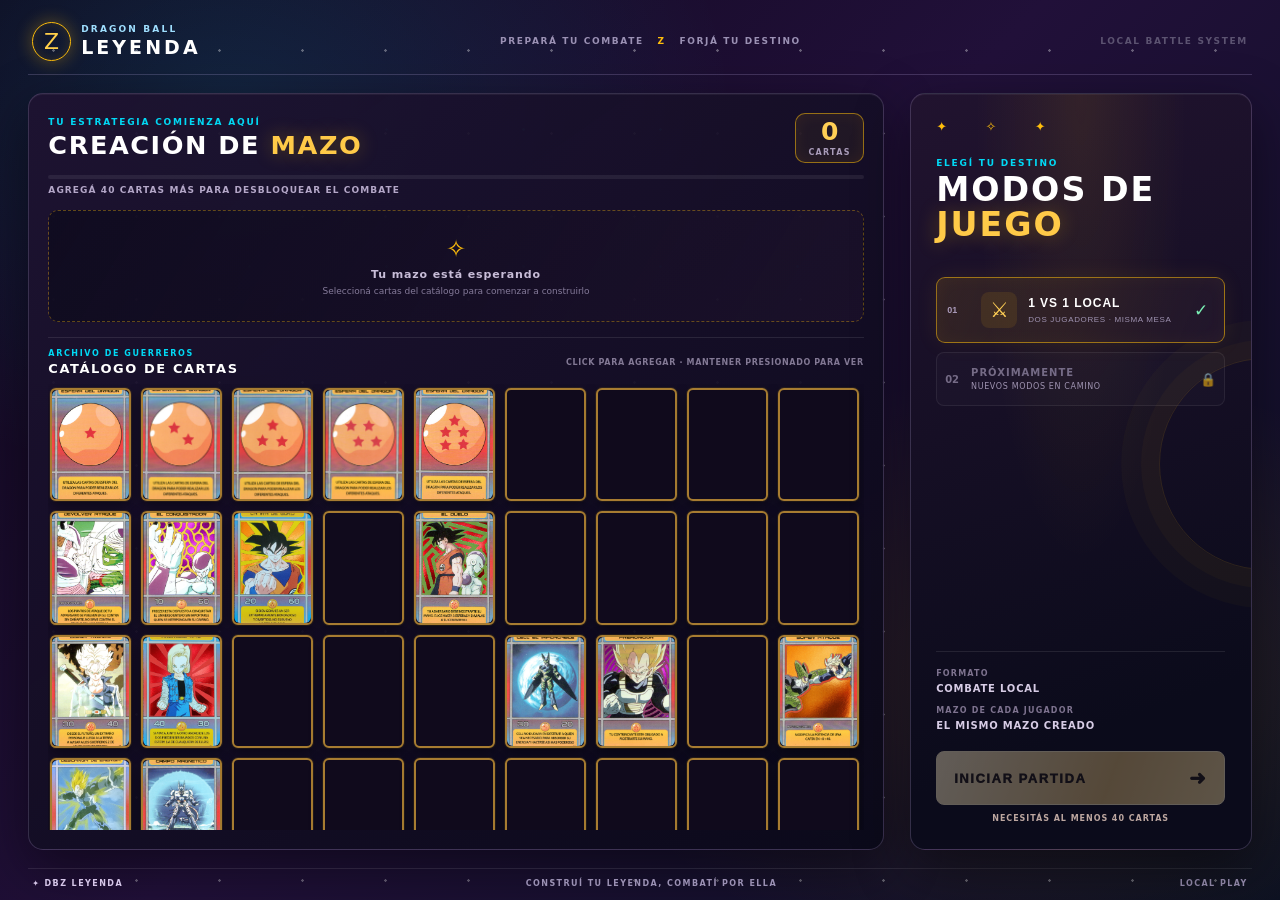
==== dbz_leyenda_sim/index.html @ a1e36365 "Add files via upload" ====
<!DOCTYPE html>
<html lang="es">
<head>
  <meta charset="UTF-8" />
  <meta name="viewport" content="width=device-width, initial-scale=1.0" />
  <title>DBZ Leyenda - Simulador</title>
  <link rel="stylesheet" href="./styles.css" />
</head>
<body>

  <!-- Menú principal y construcción de mazo -->
  <section id="pantalla-inicio" class="pantalla-inicio menu-principal">
    <header class="menu-topbar">
      <div class="marca-juego"><span class="marca-orbe">Z</span><div><small>DRAGON BALL</small><strong>LEYENDA</strong></div></div>
      <div class="menu-topbar-centro">PREPARÁ TU COMBATE <span>Z</span> FORJÁ TU DESTINO</div>
      <div class="menu-version">LOCAL BATTLE SYSTEM</div>
    </header>

    <div class="menu-principal-contenido">
      <section class="constructor-panel">
        <div class="panel-heading">
          <div><span class="sobrelinea">TU ESTRATEGIA COMIENZA AQUÍ</span><h1>CREACIÓN DE <em>MAZO</em></h1></div>
          <div class="contador-mazo"><strong id="contador-mazo">0</strong><span>CARTAS</span></div>
        </div>
        <div class="mazo-progreso"><div id="mazo-progreso-barra"></div></div>
        <div class="mazo-estado" id="mazo-estado">AGREGÁ 40 CARTAS PARA DESBLOQUEAR EL COMBATE</div>
        <div class="mazo-construccion" id="mazo-construccion">
          <div class="mazo-vacio" id="mazo-vacio"><span>✧</span><strong>Tu mazo está esperando</strong><small>Seleccioná cartas del catálogo para comenzar a construirlo</small></div>
          <div class="mazo-construccion-grid" id="mazo-construccion-grid"></div>
        </div>
        <div class="catalogo-heading"><div><span class="sobrelinea">ARCHIVO DE GUERREROS</span><h2>CATÁLOGO DE CARTAS</h2></div><span class="catalogo-ayuda">CLICK PARA AGREGAR · MANTENER PRESIONADO PARA VER</span></div>
        <div class="constructor-catalogo" id="constructor-catalogo"><div class="catalogo-cargando">CARGANDO ARCHIVO...</div></div>
      </section>

      <aside class="modos-panel">
        <div class="modos-decoracion">✦ &nbsp; ✧ &nbsp; ✦</div>
        <span class="sobrelinea">ELEGÍ TU DESTINO</span>
        <h2>MODOS DE<br/><em>JUEGO</em></h2>
        <p class="modos-intro"></p>
        <button type="button" class="modo-card modo-seleccionado" id="modo-local" aria-pressed="true">
          <span class="modo-numero">01</span><span class="modo-icono">⚔</span>
          <span class="modo-info"><strong>1 VS 1 LOCAL</strong><small>DOS JUGADORES · MISMA MESA</small></span>
          <span class="modo-check">✓</span>
        </button>
        <div class="modo-proximamente"><span>02</span><div><strong>PRÓXIMAMENTE</strong><small>NUEVOS MODOS EN CAMINO</small></div><span>🔒</span></div>
        <div class="modo-resumen"><span>FORMATO</span><strong>COMBATE LOCAL</strong><span>MAZO DE CADA JUGADOR</span><strong>EL MISMO MAZO CREADO</strong></div>
        <button type="button" id="btn-jugar" class="btn-jugar" disabled><span>INICIAR PARTIDA</span><b>➜</b></button>
        <div class="requisito-mazo" id="requisito-mazo">NECESITÁS AL MENOS 40 CARTAS</div>
      </aside>
    </div>
    <footer class="menu-footer"><span>✦ DBZ LEYENDA</span><span>CONSTRUÍ TU LEYENDA, COMBATÍ POR ELLA</span><span>LOCAL PLAY</span></footer>
  </section>

  <!-- Pantalla de juego -->
  <main id="pantalla-juego" class="pantalla-juego oculto">

    <!-- Lateral izquierdo -->
    <aside class="lateral lateral-izquierdo" id="lateral-izquierdo">

        <div class="indicador-ronda" id="indicador-ronda">
          <span class="ronda-etiqueta">RONDA</span>
          <span class="ronda-numero" id="numero-ronda">1</span>
        </div>
      <button type="button" class="mazo-slot pila-descarte pila-descarte-rival descarte-rival-superior" id="descarte-rival" title="Ver la pila de descarte rival">
        <span class="mazo-etiqueta">PILA DE<br>DESCARTE</span>
        <small>RIVAL</small>
      </button>

      <button type="button" class="btn-configuracion" id="btn-configuracion"
        aria-label="Abrir configuración" aria-haspopup="dialog" aria-expanded="false" title="Configuración">
        <span></span><span></span><span></span>
      </button>

      <div class="bloque-jugador">
        <button
          type="button"
          class="mazo-slot"
          id="mazo-jugador"
          title="Abrir mazo del jugador"
          aria-label="Abrir mazo del jugador"
        >
          <span class="mazo-etiqueta">MAZO</span>
          <small class="mazo-lado-label">JUGADOR</small>
        </button>

        <div
          class="badge-energia energia-jugador"
          id="energia-jugador"
          title="Tu energia"
        >
          <div class="badge-energia-contenido">
            <span class="esfera-energia" aria-hidden="true"></span>
            <span class="valor-energia" id="valor-energia-jugador">500</span>
          </div>
        </div>
      </div>

    </aside>

    <!-- Mesa central -->
    <div class="mesa" id="mesa">

      <!-- Mitad superior: rival -->
      <div class="mitad mitad-rival">
        <div class="zona-mano zona-mano-rival" id="mano-rival"></div>

        <div class="campo-grid" id="campo-rival">
          <div class="slot-carta" data-lado="rival" data-slot="1"></div>
          <div class="slot-carta" data-lado="rival" data-slot="2"></div>
          <div class="slot-carta" data-lado="rival" data-slot="3"></div>
          <div class="slot-carta" data-lado="rival" data-slot="4"></div>
          <div class="slot-carta" data-lado="rival" data-slot="5"></div>
          <div class="slot-carta" data-lado="rival" data-slot="6"></div>
          <div class="slot-carta" data-lado="rival" data-slot="7"></div>
        </div>
      </div>

      <!-- Mitad inferior: jugador -->
      <div class="mitad mitad-jugador">
        <div class="campo-grid" id="campo-jugador">
          <div class="slot-carta" data-lado="jugador" data-slot="1"></div>
          <div class="slot-carta" data-lado="jugador" data-slot="2"></div>
          <div class="slot-carta" data-lado="jugador" data-slot="3"></div>
          <div class="slot-carta" data-lado="jugador" data-slot="4"></div>
          <div class="slot-carta" data-lado="jugador" data-slot="5"></div>
          <div class="slot-carta" data-lado="jugador" data-slot="6"></div>
          <div class="slot-carta" data-lado="jugador" data-slot="7"></div>
        </div>

        <div class="zona-mano zona-mano-jugador" id="mano-jugador"></div>
      </div>


    </div>

    <!-- Lateral derecho -->
    <aside class="lateral lateral-derecho" id="lateral-derecho">

      <!-- La ronda y el mazo rival quedan agrupados en la parte superior derecha. -->
      <div class="bloque-rival">

        <button
          type="button"
          class="mazo-slot mazo-rival"
          id="mazo-rival"
          title="Abrir mazo del rival"
          aria-label="Abrir mazo del rival"
        >
          <span class="mazo-etiqueta">MAZO</span>
          <small class="mazo-lado-label">RIVAL</small>
        </button>

        <div
          class="badge-energia energia-rival"
          id="energia-rival"
          title="Energia del rival"
        >
          <div class="badge-energia-contenido">
            <span class="esfera-energia" aria-hidden="true"></span>
            <span class="valor-energia" id="valor-energia-rival">500</span>
          </div>
        </div>
      </div>

      <!-- Indicador de turno y boton PASAR -->
      <div class="controles-turno">

        <div class="indicador-turno">
          <span class="texto-turno" id="texto-turno">
            TU TURNO:
          </span>

          <strong class="texto-accion" id="texto-accion">
            ATACAS
          </strong>
        </div>

        <button
          type="button"
          class="btn-pasar"
          id="btn-pasar"
        >
          PASAR
        </button>

      </div>

      <!-- Boton de descarte -->
      <button
        type="button"
        class="btn-descartar oculto"
        id="btn-descartar"
        title="Descartar carta seleccionada"
        aria-label="Descartar carta seleccionada"
      >
        ✕
      </button>

      <div class="pilas-descarte" aria-label="Pila de descarte del jugador">
        <button type="button" class="mazo-slot pila-descarte" id="descarte-jugador" title="Ver tu pila de descarte">
          <span class="mazo-etiqueta">PILA DE<br>DESCARTE</span>
          <small>JUGADOR</small>
        </button>
      </div>
</aside>

<!-- PANTALLA DE RESULTADO -->
<section
  class="pantalla-resultado oculto"
  id="pantalla-resultado"
  aria-live="assertive"
>
  <div class="resultado-destellos"></div>

  <div class="resultado-marco">
    <div class="resultado-linea-superior"></div>

    <div class="resultado-insignia">
      <span class="resultado-insignia-icono">★</span>
    </div>

    <div class="resultado-etiqueta">
      RESULTADO DEL COMBATE
    </div>

    <h1 class="resultado-titulo" id="resultado-titulo">
      GANASTE
    </h1>

    <div class="resultado-separador">
      <span></span>
      <span class="resultado-separador-diamante">◆</span>
      <span></span>
    </div>

    <h2
      class="resultado-subtitulo"
      id="resultado-subtitulo"
    >
      SOS UN CRACK
    </h2>

    <p
      class="resultado-detalle"
      id="resultado-detalle"
    >
      DEJASTE AL RIVAL SIN ENERGIA
    </p>

    <div class="resultado-ornamento">
      <span>✦</span>
      <span>✧</span>
      <span>✦</span>
    </div>

    <button
      type="button"
      class="btn-reiniciar"
      id="btn-reiniciar"
    >
      VOLVER A JUGAR
    </button>

    <button type="button" class="btn-menu-principal" id="btn-menu-principal">VOLVER AL MENÚ PRINCIPAL</button>
    <div class="resultado-linea-inferior"></div>
  </div>
</section>
  </main>

  <!-- Visor de mazo y pila de descarte -->
  <section class="panel-zona-overlay oculto" id="panel-zona-overlay" aria-modal="true" role="dialog" aria-labelledby="panel-zona-titulo">
    <div class="panel-zona-ventana">
      <header class="panel-zona-header">
        <div><span class="sobrelinea">ARCHIVO DE COMBATE</span><h2 id="panel-zona-titulo">MAZO</h2><p id="panel-zona-subtitulo">CARTAS DISPONIBLES</p></div>
        <button type="button" id="panel-zona-cerrar" class="panel-zona-cerrar" aria-label="Cerrar">✕</button>
      </header>
      <div class="panel-zona-grid" id="panel-zona-grid"></div>
    </div>
  </section>

  <!-- Configuración in-game -->
  <section class="configuracion-overlay oculto" id="configuracion-overlay"
    aria-modal="true" role="dialog" aria-labelledby="configuracion-titulo">
    <button type="button" class="configuracion-backdrop" id="configuracion-backdrop"
      aria-label="Cerrar configuración"></button>
    <div class="configuracion-ventana">
      <div class="configuracion-ornamento configuracion-ornamento-superior"><span>◆</span></div>
      <header class="configuracion-header">
        <span class="configuracion-sobrelinea">DBZ · LEYENDA</span>
        <h2 id="configuracion-titulo">CONFIGURACIÓN</h2>
        <span class="configuracion-subtitulo">AJUSTES DE COMBATE</span>
      </header>
      <div class="configuracion-separador"><i></i><span>✦</span><i></i></div>
      <div class="configuracion-opciones">
        <div class="configuracion-fila">
          <span class="configuracion-icono-sonido" aria-hidden="true">🔊</span>
          <button type="button" class="configuracion-toggle" id="toggle-sonido"
            role="switch" aria-checked="true" aria-label="Activar o desactivar sonido">
            <span class="configuracion-toggle-indicador"></span>
          </button>
        </div>
        <button type="button" class="configuracion-volver" id="configuracion-volver">
          VOLVER AL MENÚ
        </button>
      </div>
      <div class="configuracion-ornamento configuracion-ornamento-inferior"><span>◆</span></div>
    </div>
  </section>

  <!-- Visor global: queda por encima del menú y de la mesa de juego -->
  <div
    class="visor-carta-overlay oculto"
    id="visor-carta-overlay"
    aria-modal="true"
    role="dialog"
    aria-label="Vista ampliada de carta"
  >
    <div class="visor-carta-marco" id="visor-carta-marco"></div>
  </div>


  <!-- Fase obligatoria de descarte: la mano activa queda visible sobre el fondo atenuado. -->
  <section class="fase-descarte-overlay oculto" id="fase-descarte-overlay" aria-live="assertive">
    <div class="fase-descarte-backdrop"></div>
    <div class="fase-descarte-hud">
      <div class="fase-descarte-etiqueta" id="fase-descarte-etiqueta">FIN DEL TURNO</div>
      <h2 id="fase-descarte-titulo">ELIGE 2 CARTAS PARA DESCARTAR</h2>
      <p id="fase-descarte-ayuda">Seleccioná las cartas de tu mano.</p>
      <button type="button" id="btn-confirmar-descarte" disabled>CONFIRMAR <span id="contador-seleccion-descarte">0/2</span></button>
    </div>
  </section>

  <!-- JavaScript modular -->
  <script type="module" src="./js/main.js"></script>

</body>
</html>
---- dbz_leyenda_sim/styles.css ----
:root {
  --fondo-violeta: #180b29;
  --linea-clara: #e6dcf5;
  --grosor-grueso: 6px;
  --grosor-delgado: 2px;
  --celeste-electrico: #00e5ff;
  --recuadro-oscuro: #0e0718;
  --borde-llamativo: #ffbe0b;
  --rojo-descarte: #ef4444;
}

* {
  box-sizing: border-box;
  margin: 0;
  padding: 0;
}

html, body {
  width: 100%;
  height: 100%;
  background-color: var(--fondo-violeta);
  color: var(--linea-clara);
  font-family: system-ui, -apple-system, sans-serif;
  overflow: hidden;
}

.oculto {
  display: none !important;
}

/* --- PANTALLA DE JUEGO --- */
.pantalla-juego {
  position: relative;
  width: 100vw;
  height: 100vh;
  display: flex;
  justify-content: center;
  align-items: stretch;
  overflow: hidden;
}

/* Difuminado de todo lo que está detrás cuando el menú está abierto */
/* Difuminado global cuando se ve una carta en grande */
.pantalla-juego.visor-abierto .mesa,
.pantalla-juego.visor-abierto .lateral {
  filter: blur(8px) brightness(0.5);
  pointer-events: none;
  transition: filter 0.2s ease;
}

/* Franjas laterales fuera de la mesa */
.lateral {
  position: relative;
  width: 16vw;
  height: 100vh;
  flex-shrink: 0;
  z-index: 2;
}

.lateral-izquierdo {
  display: flex;
  flex-direction: column;
  justify-content: flex-end;
  align-items: center;
  padding: clamp(0.7rem, 2vh, 1.4rem) 0.5rem;
}

.bloque-jugador {
  display: flex;
  flex-direction: column;
  align-items: center;
  gap: clamp(0.8rem, 2vh, 1.5rem);
}

.lateral-derecho {
  display: flex;
  flex-direction: column;
  justify-content: space-between;
  align-items: center;
  padding: clamp(0.7rem, 2vh, 1.4rem) 0.5rem;
}

/* El bloque del rival se mantiene legible: no se invierte energía ni mazo */
.bloque-rival {
  display: flex;
  flex-direction: column;
  align-items: center;
  gap: clamp(0.8rem, 2vh, 1.5rem);
}

/* Mazo */
.mazo-slot {
  width: min(8.6vw, 16.2vh);
  aspect-ratio: 2.5 / 3.5;
  border: 2.5px solid var(--linea-clara);
  border-radius: 8px;
  background: linear-gradient(155deg, rgba(255, 255, 255, 0.08), rgba(14, 7, 24, 0.7));
  color: var(--linea-clara);
  cursor: pointer;
  display: flex;
  justify-content: center;
  align-items: center;
  box-shadow: 0 6px 18px rgba(0, 0, 0, 0.5);
  transition: transform 0.15s ease, border-color 0.15s ease, background-color 0.15s ease;
}

.mazo-slot:hover {
  transform: translateY(-3px) scale(1.03);
  border-color: var(--borde-llamativo);
  background-color: rgba(255, 190, 11, 0.12);
}

.mazo-rival:hover {
  transform: translateY(-3px) scale(1.03);
}

.mazo-etiqueta {
  font-size: clamp(0.7rem, 1vw, 0.95rem);
  font-weight: 800;
  letter-spacing: 0.1em;
}

/* Botón cruz para descartar carta seleccionada */
.btn-descartar {
  width: clamp(44px, 4.2vw, 62px);
  height: clamp(44px, 4.2vw, 62px);
  border-radius: 12px;
  border: 2.5px solid var(--rojo-descarte);
  background: linear-gradient(155deg, rgba(127, 29, 29, 0.65), rgba(20, 7, 24, 0.9));
  color: #fecaca;
  font-size: clamp(1.3rem, 2vw, 1.9rem);
  font-weight: 900;
  line-height: 1;
  cursor: pointer;
  display: flex;
  justify-content: center;
  align-items: center;
  box-shadow: 0 6px 18px rgba(0, 0, 0, 0.55), 0 0 14px rgba(239, 68, 68, 0.35);
  transition: transform 0.14s ease, background-color 0.14s ease, box-shadow 0.14s ease;
}

.btn-descartar:hover {
  transform: scale(1.08);
  background: linear-gradient(155deg, rgba(220, 38, 38, 0.92), rgba(69, 10, 10, 0.95));
  color: #ffffff;
  box-shadow: 0 8px 22px rgba(0, 0, 0, 0.65), 0 0 20px rgba(239, 68, 68, 0.65);
}

.btn-descartar:active {
  transform: scale(0.96);
}

/* --- MESA CENTRAL (68vw) --- */
.mesa {
  position: relative;
  width: 68vw;
  min-width: 320px;
  height: 100vh;
  border-left: var(--grosor-grueso) solid var(--linea-clara);
  border-right: var(--grosor-grueso) solid var(--linea-clara);
  display: flex;
  flex-direction: column;
  overflow: hidden;
  z-index: 3;
}

.mitad {
  position: relative;
  width: 100%;
  height: 50%;
  min-height: 0;
  display: flex;
  flex-direction: column;
  overflow: hidden;
}

.mitad-rival {
  border-bottom: calc(var(--grosor-grueso) / 2) solid var(--linea-clara);
}

.mitad-rival .zona-mano-rival,
.mitad-rival .campo-grid {
  transform: rotate(180deg);
}

.mitad-jugador {
  border-top: calc(var(--grosor-grueso) / 2) solid var(--linea-clara);
}

/* --- ZONAS DE MANO (ARRIBA Y ABAJO) --- */
.zona-mano {
  width: 100%;
  height: 40%;
  min-height: 0;
  display: flex;
  justify-content: center;
  align-items: center;
  gap: clamp(0.25rem, 0.8vw, 0.65rem);
  padding: 0.25rem 0.6rem;
  overflow: hidden;
}

.zona-mano-rival {
  border-top: var(--grosor-delgado) solid var(--linea-clara);
}

.zona-mano-jugador {
  border-top: var(--grosor-delgado) solid var(--linea-clara);
}

/* --- GRILLA DE 7 CARTAS EN UNA SOLA HILERA POR LADO --- */
.campo-grid {
  width: 100%;
  height: 60%;
  min-height: 0;
  display: grid;
  grid-template-columns: repeat(7, minmax(0, auto));
  grid-template-rows: 1fr;
  justify-content: center;
  align-content: center;
  justify-items: center;
  align-items: center;
  gap: clamp(0.25rem, 0.85vw, 0.7rem);
  padding: 0.2rem 0.5rem;
  overflow: hidden;
}

/* Cartas de la mesa */
.slot-carta {
  position: relative;
  width: min(7.6vw, 14.5vh);
  max-width: 100%;
  max-height: 100%;
  aspect-ratio: 2.5 / 3.5;
  border: 2px solid var(--linea-clara);
  border-radius: 7px;
  background-color: rgba(255, 255, 255, 0.04);
  flex-shrink: 1;
  display: flex;
  justify-content: center;
  align-items: center;
  cursor: pointer;
  transition: background-color 0.15s ease, transform 0.15s ease, border-color 0.15s ease;
}

/* Cartas de la mano */
.carta-mano {
  position: relative;
  width: min(6.6vw, 8.8vh);
  max-width: 100%;
  max-height: 100%;
  aspect-ratio: 2.5 / 3.5;
  border: 2px solid var(--linea-clara);
  border-radius: 6px;
  background-color: rgba(255, 255, 255, 0.04);
  flex-shrink: 1;
  display: flex;
  justify-content: center;
  align-items: center;
  cursor: pointer;
  transition: background-color 0.15s ease, transform 0.15s ease, border-color 0.15s ease;
}

.slot-carta:hover,
.carta-mano:hover {
  background-color: rgba(230, 220, 245, 0.14);
}

.carta-mano.seleccionada {
  border-color: var(--borde-llamativo);
  box-shadow: 0 0 12px rgba(255, 190, 11, 0.65);
  transform: translateY(-4px);
}

/* Solo imagen o nada dentro de la carta */
.carta-ficha {
  position: relative;
  width: 100%;
  height: 100%;
  border-radius: inherit;
  overflow: hidden;
  display: flex;
  justify-content: center;
  align-items: center;
}

.carta-img {
  /* El puntero interactúa con .carta-mano, no con el bitmap interno. */
  pointer-events: none;
  user-select: none;
  -webkit-user-select: none;
  -webkit-user-drag: none;
  user-drag: none;
  width: 100%;
  height: 100%;
  object-fit: cover;
  border-radius: inherit;
  display: block;
}

/* --- INDICADOR DE ENERGÍA --- */
.badge-energia {
  background: linear-gradient(135deg, #1a0c2e 0%, var(--recuadro-oscuro) 100%);
  border: 2px solid rgba(0, 229, 255, 0.7);
  border-radius: 7px;
  padding: clamp(0.52rem, 1.05vh, 0.82rem) clamp(1rem, 1.65vw, 1.4rem);
  transform: skewX(-14deg);
  box-shadow:
    0 6px 18px rgba(0, 0, 0, 0.65),
    inset 0 0 10px rgba(0, 229, 255, 0.18),
    0 0 0 1px rgba(230, 220, 245, 0.22);
  pointer-events: none;
}

.badge-energia-contenido {
  transform: skewX(14deg);
  display: flex;
  align-items: center;
  gap: 0.68rem;
}

.esfera-energia {
  width: clamp(18px, 2vw, 27px);
  height: clamp(18px, 2vw, 27px);
  border-radius: 50%;
  background: radial-gradient(circle at 30% 30%, #c7fbff 0%, var(--celeste-electrico) 55%, #007fa8 100%);
  box-shadow: 0 0 10px var(--celeste-electrico), 0 0 18px rgba(0, 229, 255, 0.75);
  flex-shrink: 0;
}

.valor-energia {
  color: var(--celeste-electrico);
  font-size: clamp(1.35rem, 2.05vw, 1.85rem);
  font-weight: 900;
  letter-spacing: 0.04em;
  line-height: 1;
  text-shadow: 0 0 12px rgba(0, 229, 255, 0.55);
  font-variant-numeric: tabular-nums;
}

/* Estilo base de las cartas del catálogo; compartido con el constructor. */
.carta-catalogo {
  width: 100%;
  aspect-ratio: 2.5 / 3.5;
  border: 3px solid var(--borde-llamativo);
  border-radius: 8px;
  background: linear-gradient(165deg, rgba(35, 16, 62, 0.75), rgba(14, 7, 24, 0.82));
  box-shadow: 0 4px 14px rgba(0, 0, 0, 0.45), 0 0 10px rgba(255, 190, 11, 0.25);
  cursor: pointer;
  display: flex;
  justify-content: center;
  align-items: center;
  position: relative;
  overflow: hidden;
  transition: transform 0.14s ease, box-shadow 0.14s ease;
}

.carta-catalogo:hover {
  transform: translateY(-3px);
  box-shadow: 0 8px 20px rgba(0, 0, 0, 0.6), 0 0 16px rgba(255, 190, 11, 0.6);
}

/* --- VISOR DE CARTA EN GRANDE (DOBLE CLIC) --- */
.visor-carta-overlay {
  position: fixed;
  inset: 0;
  z-index: 10000;
  isolation: isolate;
  background-color: rgba(8, 4, 15, 0.72);
  backdrop-filter: blur(7px);
  display: flex;
  justify-content: center;
  align-items: center;
  padding: 2rem;
}

.visor-carta-marco {
  height: min(82vh, 680px);
  aspect-ratio: 497 / 800;
  max-width: 90vw;
  border: 3px solid var(--borde-llamativo);
  border-radius: 14px;
  background: linear-gradient(160deg, rgba(39, 19, 66, 0.92), rgba(14, 7, 24, 0.96));
  box-shadow: 0 20px 50px rgba(0, 0, 0, 0.8), 0 0 28px rgba(255, 190, 11, 0.35);
  overflow: hidden;
  display: flex;
  justify-content: center;
  align-items: center;
}

.visor-carta-img {
  width: 100%;
  height: 100%;
  object-fit: contain;
  display: block;
}

/* -------------------------------- */
/* INDICADOR DE RONDA */
/* -------------------------------- */

.indicador-ronda {
  position: absolute;
  top: clamp(1rem, 2.5vh, 2rem);
  left: 50%;
  transform: translateX(-50%) skewX(-12deg);

  width: min(11vw, 170px);
  min-width: 105px;

  display: flex;
  justify-content: center;
  align-items: center;
  gap: 0.65rem;

  padding: 0.65rem 0.8rem;

  background: linear-gradient(135deg, #352052, #10091d);
  border: 2px solid var(--borde-llamativo);

  box-shadow:
    0 5px 15px rgba(0, 0, 0, 0.55),
    0 0 12px rgba(255, 190, 11, 0.25);

  z-index: 4;
}

.ronda-etiqueta,
.ronda-numero {
  transform: skewX(12deg);
  font-weight: 900;
  line-height: 1;
}

.ronda-etiqueta {
  color: var(--linea-clara);
  font-size: clamp(0.75rem, 1vw, 1rem);
  letter-spacing: 0.08em;
}

.ronda-numero {
  color: var(--borde-llamativo);
  font-size: clamp(1.2rem, 1.8vw, 1.7rem);
  text-shadow: 0 0 10px rgba(255, 190, 11, 0.5);
}


/* -------------------------------- */
/* INDICADOR DE TURNO */
/* -------------------------------- */

.controles-turno {
  position: absolute;
  top: 50%;
  left: 50%;
  transform: translate(-50%, -50%);

  width: calc(100% - 1rem);

  display: flex;
  flex-direction: column;
  align-items: center;
  gap: clamp(1rem, 2.5vh, 1.8rem);

  z-index: 4;
}

.indicador-turno {
  width: 100%;

  display: flex;
  flex-direction: column;
  align-items: center;
  gap: 0.35rem;

  text-align: center;
}

.texto-turno {
  font-size: clamp(0.85rem, 1.35vw, 1.2rem);
  font-weight: 900;
  letter-spacing: 0.04em;
  white-space: nowrap;
}

.texto-turno.turno-jugador {
  color: #75cfff;
  text-shadow: 0 0 12px rgba(75, 190, 255, 0.4);
}

.texto-turno.turno-rival {
  color: #ef5555;
  text-shadow: 0 0 12px rgba(239, 68, 68, 0.4);
}

.texto-accion {
  color: #ffffff;
  font-size: clamp(1.25rem, 2vw, 1.8rem);
  font-weight: 1000;
  letter-spacing: 0.04em;
  line-height: 1.1;
}


/* -------------------------------- */
/* BOTON PASAR */
/* -------------------------------- */

.btn-pasar {
  width: min(11vw, 160px);
  min-width: 100px;

  padding: clamp(0.75rem, 1.5vh, 1.1rem) 0.8rem;

  border: 2px solid #b6ed69;
  background: linear-gradient(135deg, #a3e635, #65a30d);

  color: #ffffff;
  font-size: clamp(1rem, 1.5vw, 1.3rem);
  font-weight: 900;
  letter-spacing: 0.1em;

  cursor: pointer;

  clip-path: polygon(
    10% 0,
    100% 0,
    90% 100%,
    0 100%
  );

  filter: drop-shadow(0 5px 8px rgba(0, 0, 0, 0.5));

  transition:
    filter 0.15s ease,
    transform 0.15s ease;
}

.btn-pasar:hover {
  filter:
    brightness(1.2)
    drop-shadow(0 6px 12px rgba(0, 0, 0, 0.6));

  transform: scale(1.05);
}

.btn-pasar:active {
  transform: scale(0.96);
}
/* -------------------------------- */
/* CARTAS SUPERPUESTAS EN LA MESA */
/* -------------------------------- */

.grupo-esfera {
  position: relative;
  width: 100%;
  height: 100%;
  overflow: hidden;
  border-radius: inherit;
}

.grupo-esfera .carta-esfera-base,
.grupo-esfera .carta-esfera-asociada {
  position: absolute;
  inset: 0;
  width: 100%;
  height: 100%;
}

.grupo-esfera .carta-esfera-base {
  z-index: 1;
}

.grupo-esfera .carta-esfera-asociada {
  z-index: 2;
}
/* =========================================
   PANTALLA DE VICTORIA / DERROTA
========================================= */

.pantalla-resultado {
  position: fixed;
  inset: 0;
  z-index: 100;

  display: flex;
  justify-content: center;
  align-items: center;

  padding: 2rem;

  overflow: hidden;

  background:
    radial-gradient(
      ellipse at center,
      rgba(20, 10, 35, 0.48),
      rgba(5, 2, 12, 0.88)
    );

  backdrop-filter: blur(12px) brightness(0.45);
  -webkit-backdrop-filter: blur(12px) brightness(0.45);
}

.resultado-marco {
  position: relative;

  width: min(680px, 92vw);
  min-height: 490px;

  display: flex;
  flex-direction: column;
  justify-content: center;
  align-items: center;

  padding: clamp(2rem, 5vw, 4rem) 2rem;

  text-align: center;

  border: 2px solid var(--borde-llamativo);
  border-radius: 18px;

  background:
    linear-gradient(
      155deg,
      rgba(43, 23, 67, 0.97),
      rgba(12, 6, 23, 0.98)
    );

  box-shadow:
    0 25px 80px rgba(0, 0, 0, 0.8),
    0 0 35px rgba(255, 190, 11, 0.2),
    inset 0 0 35px rgba(255, 190, 11, 0.06);

  animation: resultado-entrada 0.55s ease-out both;
}

.resultado-linea-superior,
.resultado-linea-inferior {
  position: absolute;
  left: 12%;
  width: 76%;
  height: 2px;

  background: linear-gradient(
    90deg,
    transparent,
    var(--borde-llamativo),
    transparent
  );

  box-shadow: 0 0 12px rgba(255, 190, 11, 0.65);
}

.resultado-linea-superior {
  top: 18px;
}

.resultado-linea-inferior {
  bottom: 18px;
}

.resultado-insignia {
  width: 76px;
  height: 76px;

  display: flex;
  justify-content: center;
  align-items: center;

  margin-bottom: 1.2rem;

  border: 2px solid var(--borde-llamativo);
  border-radius: 50%;

  background:
    radial-gradient(
      circle,
      rgba(255, 190, 11, 0.3),
      rgba(30, 15, 45, 0.95)
    );

  box-shadow:
    0 0 20px rgba(255, 190, 11, 0.35),
    inset 0 0 15px rgba(255, 190, 11, 0.2);
}

.resultado-insignia-icono {
  font-size: 2.8rem;
  color: var(--borde-llamativo);
  text-shadow: 0 0 15px rgba(255, 190, 11, 0.8);
}

.resultado-etiqueta {
  margin-bottom: 0.7rem;

  color: #d7c9e8;
  font-size: 0.85rem;
  font-weight: 800;
  letter-spacing: 0.28em;
}

.resultado-titulo {
  font-size: clamp(3.5rem, 10vw, 6.5rem);
  font-weight: 1000;
  line-height: 1;

  letter-spacing: 0.04em;

  color: #ffcf4a;

  text-shadow:
    0 3px 0 #a65b08,
    0 6px 0 #653508,
    0 0 18px rgba(255, 190, 11, 0.7),
    0 0 45px rgba(255, 120, 0, 0.45);

  animation: resultado-titulo 1.1s ease-in-out infinite alternate;
}

.resultado-separador {
  width: min(350px, 80%);
  display: flex;
  align-items: center;
  justify-content: center;
  gap: 0.8rem;

  margin: 1.2rem 0;
}

.resultado-separador > span:first-child,
.resultado-separador > span:last-child {
  flex: 1;
  height: 1px;

  background: linear-gradient(
    90deg,
    transparent,
    #ffbe0b
  );
}

.resultado-separador > span:last-child {
  background: linear-gradient(
    90deg,
    #ffbe0b,
    transparent
  );
}

.resultado-separador-diamante {
  color: #ffcf4a;
  font-size: 1.2rem;
  text-shadow: 0 0 12px rgba(255, 190, 11, 0.8);
}

.resultado-subtitulo {
  color: #ffffff;
  font-size: clamp(1.4rem, 4vw, 2.2rem);
  font-weight: 950;
  letter-spacing: 0.12em;

  text-shadow: 0 0 15px rgba(255, 255, 255, 0.25);
}

.resultado-detalle {
  margin-top: 0.8rem;

  color: #c9badb;
  font-size: 0.85rem;
  font-weight: 700;
  letter-spacing: 0.12em;
}

.resultado-ornamento {
  display: flex;
  align-items: center;
  gap: 1.8rem;

  margin: 1.8rem 0;

  color: #ffbe0b;
  font-size: 1.3rem;

  text-shadow: 0 0 12px rgba(255, 190, 11, 0.7);
}

.resultado-ornamento span:nth-child(2) {
  font-size: 1.8rem;
}

.btn-reiniciar {
  position: relative;

  min-width: 240px;
  padding: 1.05rem 2rem;

  border: 2px solid #ffe08a;
  border-radius: 8px;

  background: linear-gradient(
    135deg,
    #fbbf24,
    #d97706
  );

  color: #281307;

  font-size: 1.05rem;
  font-weight: 1000;
  letter-spacing: 0.12em;

  cursor: pointer;

  box-shadow:
    0 7px 20px rgba(0, 0, 0, 0.5),
    0 0 20px rgba(255, 190, 11, 0.3);

  transition:
    transform 0.18s ease,
    filter 0.18s ease,
    box-shadow 0.18s ease;
}

.btn-reiniciar:hover {
  transform: translateY(-3px) scale(1.04);
  filter: brightness(1.15);

  box-shadow:
    0 10px 25px rgba(0, 0, 0, 0.6),
    0 0 30px rgba(255, 190, 11, 0.6);
}

.btn-reiniciar:active {
  transform: scale(0.97);
}

/* DESTELLOS DECORATIVOS */

.resultado-destellos {
  position: absolute;
  inset: 0;
  pointer-events: none;

  background:
    radial-gradient(
      circle at 20% 25%,
      rgba(255, 190, 11, 0.12),
      transparent 20%
    ),
    radial-gradient(
      circle at 80% 75%,
      rgba(255, 120, 0, 0.1),
      transparent 25%
    );

  animation: resultado-destellos 4s ease-in-out infinite alternate;
}

/* =========================================
   VARIANTE DE VICTORIA
========================================= */

.pantalla-resultado.resultado-victoria {
  background:
    radial-gradient(
      ellipse at center,
      rgba(95, 52, 5, 0.3),
      rgba(5, 2, 12, 0.9)
    );

  backdrop-filter: blur(12px) brightness(0.4);
}

.resultado-victoria .resultado-marco {
  border-color: #ffd34e;

  box-shadow:
    0 25px 80px rgba(0, 0, 0, 0.8),
    0 0 45px rgba(255, 190, 11, 0.3),
    inset 0 0 40px rgba(255, 190, 11, 0.08);
}

.resultado-victoria .resultado-titulo {
  color: #ffe078;

  text-shadow:
    0 3px 0 #b56a08,
    0 6px 0 #713b05,
    0 0 20px rgba(255, 211, 78, 0.9),
    0 0 55px rgba(255, 140, 0, 0.6);
}

/* =========================================
   VARIANTE DE DERROTA
========================================= */

.pantalla-resultado.resultado-derrota {
  background:
    radial-gradient(
      ellipse at center,
      rgba(105, 12, 35, 0.32),
      rgba(5, 2, 12, 0.92)
    );

  backdrop-filter: blur(12px) brightness(0.38);
}

.resultado-derrota .resultado-marco {
  border-color: #ef4444;

  background:
    linear-gradient(
      155deg,
      rgba(48, 15, 39, 0.98),
      rgba(13, 5, 24, 0.99)
    );

  box-shadow:
    0 25px 80px rgba(0, 0, 0, 0.8),
    0 0 45px rgba(239, 68, 68, 0.25),
    inset 0 0 40px rgba(239, 68, 68, 0.08);
}

.resultado-derrota .resultado-linea-superior,
.resultado-derrota .resultado-linea-inferior {
  background: linear-gradient(
    90deg,
    transparent,
    #ef4444,
    transparent
  );

  box-shadow: 0 0 12px rgba(239, 68, 68, 0.65);
}

.resultado-derrota .resultado-insignia {
  border-color: #ef4444;

  background:
    radial-gradient(
      circle,
      rgba(239, 68, 68, 0.3),
      rgba(30, 15, 45, 0.95)
    );

  box-shadow:
    0 0 20px rgba(239, 68, 68, 0.35),
    inset 0 0 15px rgba(239, 68, 68, 0.2);
}

.resultado-derrota .resultado-insignia-icono,
.resultado-derrota .resultado-titulo,
.resultado-derrota .resultado-separador-diamante,
.resultado-derrota .resultado-ornamento {
  color: #ff7777;
  text-shadow: 0 0 18px rgba(239, 68, 68, 0.8);
}

.resultado-derrota .resultado-titulo {
  text-shadow:
    0 3px 0 #8b1e35,
    0 6px 0 #4c1025,
    0 0 20px rgba(239, 68, 68, 0.8),
    0 0 50px rgba(160, 20, 70, 0.6);
}

.resultado-derrota .resultado-separador > span:first-child,
.resultado-derrota .resultado-separador > span:last-child {
  background: linear-gradient(
    90deg,
    transparent,
    #ef4444
  );
}

.resultado-derrota .resultado-separador > span:last-child {
  background: linear-gradient(
    90deg,
    #ef4444,
    transparent
  );
}

.resultado-derrota .btn-reiniciar {
  border-color: #ff9a9a;

  background: linear-gradient(
    135deg,
    #f87171,
    #991b3b
  );

  color: #ffffff;

  box-shadow:
    0 7px 20px rgba(0, 0, 0, 0.5),
    0 0 20px rgba(239, 68, 68, 0.25);
}

.resultado-derrota .btn-reiniciar:hover {
  box-shadow:
    0 10px 25px rgba(0, 0, 0, 0.6),
    0 0 30px rgba(239, 68, 68, 0.55);
}

/* =========================================
   VARIANTE DE EMPATE
========================================= */

.resultado-empate .resultado-marco {
  border-color: #b8a5d8;
}

.resultado-empate .resultado-titulo {
  color: #d8c7f2;
  text-shadow:
    0 3px 0 #665080,
    0 0 25px rgba(190, 160, 255, 0.65);
}

/* =========================================
   ANIMACIONES
========================================= */

@keyframes resultado-entrada {
  from {
    opacity: 0;
    transform: translateY(25px) scale(0.94);
  }

  to {
    opacity: 1;
    transform: translateY(0) scale(1);
  }
}

@keyframes resultado-titulo {
  from {
    filter: brightness(0.95);
  }

  to {
    filter: brightness(1.2);
  }
}

@keyframes resultado-destellos {
  from {
    opacity: 0.55;
  }

  to {
    opacity: 1;
  }
}

/* =========================================
   RESPONSIVE
========================================= */

@media (max-width: 600px) {
  .pantalla-resultado {
    padding: 1rem;
  }

  .resultado-marco {
    min-height: 420px;
    padding: 2.5rem 1.2rem;
  }

  .resultado-insignia {
    width: 62px;
    height: 62px;
  }

  .resultado-insignia-icono {
    font-size: 2.2rem;
  }

  .resultado-etiqueta {
    font-size: 0.7rem;
    letter-spacing: 0.18em;
  }

  .resultado-detalle {
    font-size: 0.7rem;
  }

  .btn-reiniciar {
    min-width: 210px;
    font-size: 0.9rem;
  }
}
/* =========================================
   PULIDO VISUAL + INTERACCIONES DE CARTAS
========================================= */
:root {
  --glow-dorado: rgba(255, 190, 11, .48);
  --glow-celeste: rgba(0, 229, 255, .34);
  --panel-mesa: rgba(8, 4, 18, .24);
}

.mesa {
  background:
    radial-gradient(ellipse at 50% 50%, rgba(95, 47, 132, .18), transparent 68%),
    linear-gradient(180deg, rgba(9, 5, 20, .34), rgba(29, 12, 47, .18));
  border-left-color: rgba(230, 220, 245, .72);
  border-right-color: rgba(230, 220, 245, .72);
  box-shadow: inset 0 0 42px rgba(0, 0, 0, .2), 0 0 24px rgba(0, 0, 0, .22);
}

.mitad-rival {
  background: linear-gradient(180deg, rgba(12, 5, 22, .18), transparent 80%);
}
.mitad-jugador {
  background: linear-gradient(0deg, rgba(12, 5, 22, .2), transparent 80%);
}

.zona-mano {
  position: relative;
  isolation: isolate;
  background: linear-gradient(180deg, rgba(4, 2, 12, .16), rgba(255,255,255,.018));
  border-color: rgba(230, 220, 245, .34);
  overflow-x: auto;
  overflow-y: visible;
  scrollbar-width: thin;
  scrollbar-color: rgba(255,190,11,.48) transparent;
  scroll-behavior: smooth;
}
.zona-mano::-webkit-scrollbar { height: 4px; }
.zona-mano::-webkit-scrollbar-thumb { background: rgba(255,190,11,.45); border-radius: 8px; }

.carta-mano {
  flex: 0 0 auto;
  border: 1px solid rgba(230,220,245,.72);
  border-radius: 8px;
  background: #10091b;
  box-shadow: 0 5px 12px rgba(0,0,0,.38), inset 0 0 0 1px rgba(255,255,255,.06);
  transform-origin: center bottom;
  touch-action: none;
  user-select: none;
  -webkit-user-select: none;
  transition: transform .2s cubic-bezier(.2,.8,.2,1), border-color .2s ease, box-shadow .2s ease, filter .2s ease;
}
.carta-mano:hover {
  z-index: 4;
  transform: translateY(-8px) scale(1.055);
  border-color: var(--borde-llamativo);
  box-shadow: 0 12px 22px rgba(0,0,0,.52), 0 0 16px var(--glow-dorado);
  filter: brightness(1.08);
}
.carta-mano.seleccionada {
  border-color: var(--borde-llamativo);
  box-shadow: 0 0 0 2px rgba(255,190,11,.2), 0 0 20px var(--glow-dorado), 0 10px 18px rgba(0,0,0,.45);
}
.carta-mano.arrastrando-origen { opacity: .22; transform: scale(.94); }
.carta-ficha { background: #10091b; }

.slot-carta {
  border-color: rgba(230,220,245,.56);
  background: linear-gradient(145deg, rgba(255,255,255,.055), rgba(4,2,12,.28));
  box-shadow: inset 0 0 16px rgba(0,0,0,.2), 0 4px 10px rgba(0,0,0,.12);
}
.slot-carta:hover {
  border-color: rgba(0,229,255,.78);
  background: rgba(0,229,255,.075);
  box-shadow: 0 0 13px var(--glow-celeste), inset 0 0 14px rgba(0,229,255,.08);
}
.slot-carta.slot-destino-posible {
  border-color: rgba(0,229,255,.72);
  box-shadow: 0 0 0 1px rgba(0,229,255,.22), 0 0 16px rgba(0,229,255,.22);
}
.slot-carta.hover-arrastre {
  border-color: #ffe08a;
  background: rgba(255,190,11,.16);
  transform: scale(1.045);
  box-shadow: 0 0 0 2px rgba(255,190,11,.25), 0 0 24px rgba(255,190,11,.42), inset 0 0 18px rgba(255,190,11,.12);
}

.mazo-slot {
  position: relative;
  overflow: hidden;
  border-color: rgba(230,220,245,.78);
  background:
    radial-gradient(circle at 50% 35%, rgba(255,190,11,.13), transparent 55%),
    repeating-linear-gradient(135deg, rgba(255,255,255,.035) 0 2px, transparent 2px 7px),
    linear-gradient(155deg, #2b1742, #0b0614 78%);
  box-shadow: 0 8px 20px rgba(0,0,0,.48), inset 0 0 18px rgba(255,255,255,.045), 0 0 0 1px rgba(255,190,11,.12);
}
.mazo-slot::before {
  content: "✦";
  position: absolute;
  inset: 12% 10%;
  display: grid;
  place-items: center;
  border: 1px solid rgba(255,190,11,.38);
  border-radius: 5px;
  color: rgba(255,210,105,.8);
  font-size: clamp(1.5rem, 3vw, 2.8rem);
  text-shadow: 0 0 14px rgba(255,190,11,.6);
  pointer-events: none;
}
.mazo-etiqueta { position: relative; z-index: 1; padding: .22rem .45rem; border-radius: 4px; background: rgba(8,4,15,.72); text-shadow: 0 1px 4px #000; }

.carta-vuelo {
  position: fixed;
  z-index: 1000;
  pointer-events: none;
  border: 1px solid rgba(255,220,130,.95);
  border-radius: 8px;
  overflow: hidden;
  transform-origin: center;
  box-shadow: 0 12px 30px rgba(0,0,0,.62), 0 0 22px rgba(255,190,11,.5);
  will-change: transform, opacity, filter;
}
.carta-vuelo img { display: block; width: 100%; height: 100%; object-fit: cover; }
.carta-recibiendo { animation: recibir-carta .42s ease-out; }
@keyframes recibir-carta {
  0% { filter: brightness(1.8); box-shadow: 0 0 24px rgba(0,229,255,.85); }
  100% { filter: brightness(1); }
}

.carta-arrastrada {
  position: fixed;
  z-index: 1100;
  left: 0;
  top: 0;
  width: min(12vw, 15vh);
  aspect-ratio: 2.5 / 3.5;
  pointer-events: none;
  transform: translate(-50%, -55%) rotate(-3deg) scale(1.06);
  border: 2px solid #ffe08a;
  border-radius: 9px;
  overflow: hidden;
  box-shadow: 0 18px 36px rgba(0,0,0,.58), 0 0 24px rgba(255,190,11,.58);
  will-change: left, top, transform;
}
.carta-arrastrada img { width: 100%; height: 100%; object-fit: cover; display: block; pointer-events: none; user-select: none; -webkit-user-drag: none; }
.modo-arrastre { cursor: grabbing !important; }
.modo-arrastre * { cursor: grabbing !important; }

.carta-catalogo {
  border-color: rgba(255,190,11,.72);
  box-shadow: 0 5px 14px rgba(0,0,0,.42), 0 0 0 1px rgba(255,190,11,.1);
  transition: transform .2s cubic-bezier(.2,.8,.2,1), box-shadow .2s ease, border-color .2s ease;
}
.carta-catalogo:hover {
  transform: translateY(-5px) scale(1.025);
  border-color: #ffe08a;
  box-shadow: 0 12px 22px rgba(0,0,0,.55), 0 0 20px rgba(255,190,11,.42);
}

.visor-carta-overlay { animation: visor-fondo .18s ease-out; }
.visor-carta-marco {
  border-color: rgba(255,210,105,.95);
  box-shadow: 0 24px 70px rgba(0,0,0,.82), 0 0 0 1px rgba(255,255,255,.1), 0 0 38px rgba(255,190,11,.32);
  animation: visor-entrada .24s cubic-bezier(.16,1,.3,1);
}
@keyframes visor-fondo { from { opacity: 0; } to { opacity: 1; } }
@keyframes visor-entrada { from { opacity: 0; transform: translateY(12px) scale(.94); } to { opacity: 1; transform: translateY(0) scale(1); } }

button { -webkit-tap-highlight-color: transparent; }
button:focus-visible, .carta-mano:focus-visible, .slot-carta:focus-visible {
  outline: 2px solid #00e5ff;
  outline-offset: 3px;
}

@media (prefers-reduced-motion: reduce) {
  *, *::before, *::after { scroll-behavior: auto !important; animation-duration: .01ms !important; transition-duration: .01ms !important; }
}



/* =========================================================
   MENÚ PRINCIPAL + CONSTRUCTOR DE MAZOS
   ========================================================= */
.pantalla-inicio.menu-principal {
  position: relative;
  display: flex;
  flex-direction: column;
  align-items: stretch;
  justify-content: flex-start;
  min-height: 100vh;
  height: 100vh;
  overflow: hidden;
  padding: clamp(12px, 1.7vw, 26px) clamp(14px, 2.2vw, 34px) 12px;
  background:
    radial-gradient(ellipse at 18% 12%, rgba(0,229,255,.12), transparent 34%),
    radial-gradient(ellipse at 82% 75%, rgba(255,190,11,.11), transparent 32%),
    linear-gradient(135deg, #10071d 0%, #211039 48%, #0b1022 100%);
  isolation: isolate;
}
.pantalla-inicio.menu-principal::before,
.pantalla-inicio.menu-principal::after {
  content: ""; position: absolute; inset: 0; pointer-events: none; z-index: -1;
  background-image: radial-gradient(#fff 1px, transparent 1.5px), radial-gradient(rgba(0,229,255,.8) 1px, transparent 1.5px);
  background-size: 83px 83px, 137px 137px; background-position: 12px 9px, 44px 61px; opacity: .18;
}
.menu-topbar,.menu-footer { display:flex; align-items:center; justify-content:space-between; flex-shrink:0; }
.menu-topbar { min-height:48px; padding:0 4px 13px; border-bottom:1px solid rgba(214,195,255,.2); }
.marca-juego { display:flex; align-items:center; gap:10px; color:#fff; }
.marca-orbe { display:grid; place-items:center; width:39px; height:39px; border:1px solid #ffbe0b; border-radius:50%; color:#ffcf4a; font-size:22px; box-shadow:0 0 18px #ffbe0b55,inset 0 0 12px #ffbe0b22; }
.marca-juego div { display:flex; flex-direction:column; line-height:1; gap:4px; }
.marca-juego small { font-size:9px; letter-spacing:.24em; color:#9fdfff; font-weight:800; }
.marca-juego strong { font-size:19px; letter-spacing:.16em; }
.menu-topbar-centro,.menu-version,.menu-footer { color:#9b91b4; font-size:9px; letter-spacing:.18em; font-weight:800; }
.menu-topbar-centro span { color:#ffbe0b; padding:0 9px; }
.menu-version { color:#5c5371; }
.menu-principal-contenido { display:grid; grid-template-columns:minmax(0, 1.95fr) minmax(275px, .78fr); gap:clamp(14px,2vw,30px); flex:1; min-height:0; padding:clamp(14px,2vh,24px) 0; }
.constructor-panel,.modos-panel { min-width:0; min-height:0; border:1px solid rgba(194,174,232,.22); border-radius:15px; background:linear-gradient(145deg,rgba(30,19,49,.94),rgba(10,9,25,.91)); box-shadow:0 18px 55px #0007,inset 0 1px #ffffff0d; }
.constructor-panel { display:flex; flex-direction:column; padding:clamp(12px,1.5vw,22px); overflow:hidden; }
.panel-heading,.catalogo-heading { display:flex; align-items:center; justify-content:space-between; gap:12px; }
.sobrelinea { display:block; color:#00d9f5; font-size:9px; font-weight:900; letter-spacing:.2em; margin-bottom:5px; }
.panel-heading h1,.modos-panel h2 { color:#fff; font-size:clamp(19px,2vw,29px); line-height:1.05; letter-spacing:.06em; }
.panel-heading h1 em,.modos-panel h2 em { color:#ffca48; font-style:normal; text-shadow:0 0 20px #ffbe0b55; }
.contador-mazo { min-width:62px; display:flex; flex-direction:column; align-items:center; justify-content:center; border:1px solid #ffbe0b88; border-radius:10px; padding:5px 12px; background:#ffbe0b0d; box-shadow:inset 0 0 16px #ffbe0b12; }
.contador-mazo strong { color:#ffcf55; font-size:25px; line-height:1; font-variant-numeric:tabular-nums; }
.contador-mazo span { color:#a99cb9; font-size:8px; font-weight:900; letter-spacing:.16em; margin-top:4px; }
.mazo-progreso { height:4px; margin:12px 0 6px; border-radius:9px; background:#ffffff12; overflow:hidden; }
.mazo-progreso div { width:0; height:100%; border-radius:9px; background:linear-gradient(90deg,#00c9e8,#ffcf4a); box-shadow:0 0 12px #00e5ff; transition:width .35s ease; }
.mazo-estado { min-height:16px; color:#b4a7c8; font-size:9px; font-weight:900; letter-spacing:.12em; }
.mazo-estado.mazo-listo { color:#79f5bd; text-shadow:0 0 12px #22c55e55; }
.mazo-construccion { position:relative; min-height:112px; max-height:34%; margin:9px 0 15px; border:1px dashed rgba(255,190,11,.34); border-radius:10px; background:linear-gradient(120deg,#09081799,#25163166); overflow:auto; padding:10px; }
.mazo-vacio { position:absolute; inset:0; display:flex; flex-direction:column; justify-content:center; align-items:center; gap:5px; color:#847a99; text-align:center; pointer-events:none; }
.mazo-vacio span { color:#ffbe0b; font-size:24px; }
.mazo-vacio strong { color:#c8bdd8; font-size:11px; letter-spacing:.08em; }
.mazo-vacio small { font-size:9px; }
.mazo-construccion-grid { display:grid; grid-template-columns:repeat(auto-fill,minmax(58px,1fr)); gap:8px; align-items:start; }
.carta-mazo-construido { position:relative; min-width:0; aspect-ratio:2.5/3.5; border:1px solid #d9a936; border-radius:5px; overflow:hidden; background:#120b20; cursor:pointer; padding:0; box-shadow:0 3px 9px #0009; transition:transform .15s,border-color .15s,filter .15s; animation:entrada-carta-mazo .22s ease-out; }
.carta-mazo-construido:hover { transform:translateY(-4px) scale(1.04); border-color:#ff6969; filter:brightness(1.15); }
.carta-mazo-construido img,.constructor-carta img { display:block; width:100%; height:100%; object-fit:cover; }
.numero-carta-mazo { position:absolute; left:3px; top:3px; min-width:17px; padding:2px 3px; border-radius:3px; color:#fff; background:#080611d9; font-size:8px; font-weight:900; text-shadow:0 1px 2px #000; }
.carta-agregada-pulso { animation:pulso-carta-agregada .62s ease; }
.catalogo-heading { border-top:1px solid #ffffff18; padding-top:11px; margin-bottom:8px; flex-shrink:0; }
.catalogo-heading h2 { color:#fff; font-size:13px; letter-spacing:.12em; }
.catalogo-heading .sobrelinea { margin-bottom:3px; font-size:8px; }
.catalogo-ayuda { color:#837995; font-size:8px; font-weight:800; letter-spacing:.08em; text-align:right; }
.constructor-catalogo { flex:1; min-height:90px; overflow:auto; display:grid; grid-template-columns:repeat(auto-fill,minmax(clamp(66px,6.1vw,92px),1fr)); grid-auto-rows:max-content; gap:10px; padding:4px 5px 10px 2px; scrollbar-color:#76608d #171024; scrollbar-width:thin; }
.constructor-carta { aspect-ratio:2.5/3.5; border-width:2px; border-color:#a77c31; border-radius:6px; padding:0; overflow:hidden; background:#100a1c; }
.constructor-carta:hover { transform:translateY(-5px) scale(1.035); border-color:#00e5ff; box-shadow:0 8px 22px #00d9f544; }
.catalogo-cargando { grid-column:1/-1; display:grid; place-items:center; color:#9d91b0; font-size:11px; letter-spacing:.2em; }
.modos-panel { position:relative; display:flex; flex-direction:column; padding:clamp(17px,2vw,28px); overflow:hidden; background:radial-gradient(ellipse at 50% 0%,#ffbe0b17,transparent 44%),linear-gradient(160deg,#21132f,#0b0b1b 80%); }
.modos-panel::before { content:""; position:absolute; width:210px; height:210px; right:-120px; top:35%; border:1px solid #ffbe0b20; border-radius:50%; box-shadow:0 0 0 18px #ffbe0b08,0 0 0 38px #ffbe0b06; pointer-events:none; }
.modos-decoracion { color:#ffbe0b; letter-spacing:.5em; font-size:13px; margin-bottom:24px; }
.modos-panel h2 { font-size:clamp(25px,2.6vw,37px); }
.modos-intro { color:#9e94ae; font-size:11px; line-height:1.55; margin:12px 0 22px; max-width:270px; }
.modo-card { position:relative; display:grid; grid-template-columns:25px 38px 1fr 20px; align-items:center; gap:9px; width:100%; padding:14px 10px; border:1px solid #ffbe0b88; border-radius:9px; text-align:left; color:#fff; background:linear-gradient(110deg,#ffbe0b1c,#21162c); box-shadow:0 0 22px #ffbe0b14,inset 0 0 18px #ffbe0b0b; cursor:pointer; transition:.2s; }
.modo-card:hover { transform:translateY(-2px); border-color:#ffe08a; box-shadow:0 8px 26px #ffbe0b25; }
.modo-numero { color:#aa9bba; font-size:9px; font-weight:900; }
.modo-icono { display:grid; place-items:center; width:36px; height:36px; border-radius:8px; color:#ffcf55; background:#ffbe0b18; font-size:21px; }
.modo-info { display:flex; flex-direction:column; gap:5px; }
.modo-info strong { font-size:12px; letter-spacing:.08em; }
.modo-info small,.modo-proximamente small { color:#9f93b1; font-size:8px; letter-spacing:.08em; }
.modo-check { color:#7af0b4; font-size:17px; }
.modo-proximamente { display:flex; align-items:center; gap:12px; padding:14px 8px; margin-top:9px; border:1px solid #ffffff12; border-radius:8px; color:#756b86; background:#ffffff05; }
.modo-proximamente>span:first-child { font-size:10px; font-weight:900; }
.modo-proximamente div { display:flex; flex:1; flex-direction:column; gap:4px; }
.modo-proximamente strong { font-size:10px; letter-spacing:.1em; }
.modo-proximamente>span:last-child { font-size:13px; opacity:.65; }
.modo-resumen { display:flex; flex-direction:column; gap:5px; margin-top:auto; padding:17px 0 13px; border-top:1px solid #ffffff17; }
.modo-resumen span { color:#7e738f; font-size:8px; font-weight:900; letter-spacing:.15em; }
.modo-resumen strong { color:#d7cce5; font-size:10px; letter-spacing:.08em; margin-bottom:7px; }
.btn-jugar { display:flex; align-items:center; justify-content:space-between; width:100%; padding:14px 17px; border:1px solid #ffe28a; border-radius:8px; color:#241707; background:linear-gradient(110deg,#ffe08a,#f3a914 60%,#ffca45); box-shadow:0 7px 22px #ffbe0b2b,inset 0 1px #fff9; font-size:13px; font-weight:1000; letter-spacing:.12em; cursor:pointer; transition:transform .16s,filter .16s,opacity .16s; }
.btn-jugar b { font-size:20px; }
.btn-jugar:not(:disabled):hover { transform:translateY(-3px); filter:brightness(1.12); box-shadow:0 10px 28px #ffbe0b55; }
.btn-jugar:disabled { cursor:not-allowed; opacity:.38; filter:saturate(.45); box-shadow:none; }
.requisito-mazo { margin-top:9px; text-align:center; color:#bda7a0; font-size:8px; font-weight:900; letter-spacing:.12em; }
.requisito-mazo.requisito-listo { color:#7af0b4; }
.menu-footer { min-height:19px; border-top:1px solid #ffffff17; padding:10px 4px 0; font-size:8px; }
.menu-footer span:first-child { color:#d6c7e9; }
.carta-vuelo-mazo { z-index:1000; pointer-events:none; filter:drop-shadow(0 10px 18px #000c); }
@keyframes entrada-carta-mazo { from { opacity:0; transform:translateY(10px) scale(.88); } to { opacity:1; transform:translateY(0) scale(1); } }
@keyframes pulso-carta-agregada { 0%{box-shadow:0 0 0 0 #00e5ff00;} 35%{box-shadow:0 0 0 4px #00e5ff99,0 0 22px #00e5ff99;} 100%{box-shadow:0 0 0 0 #00e5ff00;} }
@media (max-width:850px) {
  .pantalla-inicio.menu-principal { height:auto; min-height:100vh; overflow:auto; }
  .menu-principal-contenido { grid-template-columns:1fr; flex:none; }
  .constructor-panel { min-height:650px; }
  .modos-panel { min-height:440px; }
  .menu-topbar-centro,.menu-version { display:none; }
  .menu-footer span:nth-child(2) { display:none; }
}
@media (max-width:480px) {
  .pantalla-inicio.menu-principal { padding:10px; }
  .constructor-panel,.modos-panel { padding:12px; }
  .constructor-panel { min-height:610px; }
  .mazo-construccion { max-height:190px; }
  .mazo-construccion-grid { grid-template-columns:repeat(auto-fill,minmax(48px,1fr)); gap:6px; }
  .constructor-catalogo { grid-template-columns:repeat(auto-fill,minmax(62px,1fr)); gap:7px; }
  .catalogo-ayuda { max-width:115px; line-height:1.4; }
}
.mazo-slot[data-restantes]::after { content:attr(data-restantes) " REST."; position:absolute; transform:translateY(34px); color:#ffcf55; font-size:9px; font-weight:900; letter-spacing:.08em; text-shadow:0 1px 4px #000; }
.mazo-slot { position:relative; }


/* Controles táctiles del constructor: mantener presionado abre el visor sin seleccionar. */
.constructor-carta,
.carta-mazo-construido {
  -webkit-touch-callout: none;
  -webkit-user-select: none;
  user-select: none;
  touch-action: pan-y;
}
.constructor-carta img,
.carta-mazo-construido img {
  -webkit-user-drag: none;
  pointer-events: none;
}
.btn-menu-principal {
  display: block;
  margin: 13px auto 0;
  padding: 8px 15px;
  border: 1px solid #a99abf66;
  border-radius: 6px;
  color: #a99db8;
  background: #17112699;
  font-size: .68rem;
  font-weight: 800;
  letter-spacing: .11em;
  cursor: pointer;
  opacity: .78;
  transition: color .18s ease, border-color .18s ease, opacity .18s ease, background .18s ease;
}
.btn-menu-principal:hover {
  color: #fff;
  border-color: #d9c8efaa;
  background: #2a1d3d;
  opacity: 1;
}
.btn-menu-principal:active { transform: scale(.98); }

/* El visor es global y debe superar cualquier stacking context del menú o la mesa. */
.visor-carta-overlay { z-index: 10000 !important; }
.visor-carta-marco { position: relative; z-index: 1; }

/* Paneles de consulta del mazo y las pilas de descarte */
.pilas-descarte {
  display: flex;
  flex-direction: column;
  align-items: center;
  gap: clamp(6px, 1.1vh, 12px);
  margin-top: auto;
  padding-top: 1rem;
}
.pila-descarte {
  width: min(7.2vw, 12vh);
  min-width: 72px;
  aspect-ratio: 2.5 / 3.5;
  flex-direction: column;
  gap: 5px;
  border-color: #c77bff;
  background: linear-gradient(145deg, #35194e, #130d22 72%);
  box-shadow: 0 5px 15px #0009, inset 0 0 18px #b45cff22;
}
.pila-descarte .mazo-etiqueta { font-size: clamp(.48rem, .65vw, .65rem); text-align: center; line-height: 1.35; }
.pila-descarte small { color: #d9b6ff; font-size: .52rem; font-weight: 900; letter-spacing: .12em; }
.pila-descarte-rival { border-color: #c77bff !important; background: linear-gradient(145deg, #35194e, #130d22 72%) !important; box-shadow: 0 5px 15px #0009, inset 0 0 18px #b45cff22 !important; }
.pila-descarte-rival small { color: #d9b6ff !important; }
.pila-descarte[data-restantes]::after { content: attr(data-restantes); position: absolute; right: -7px; top: -7px; min-width: 20px; padding: 3px 4px; border-radius: 99px; color: #fff; background: #7c3aed; font-size: 10px; font-weight: 900; }
.mazo-reciclando { animation: mazo-reciclaje 1s ease-in-out; }
@keyframes mazo-reciclaje { 0%,100% { transform: translateY(0) rotate(0) scale(1); filter: none; } 25% { transform: translateY(-10px) rotate(-5deg) scale(1.08); filter: brightness(1.9) drop-shadow(0 0 15px #b56cff); } 60% { transform: translateY(2px) rotate(4deg) scale(.96); filter: brightness(1.5) drop-shadow(0 0 22px #65e6ff); } }
.panel-zona-overlay { position: fixed; inset: 0; z-index: 9000; display: flex; justify-content: center; align-items: center; padding: 2vh 2vw; background: #08040fd9; backdrop-filter: blur(8px); }
.panel-zona-ventana { width: min(1000px, 94vw); max-height: 90vh; display: flex; flex-direction: column; overflow: hidden; border: 2px solid #c99b42; border-radius: 14px; background: linear-gradient(155deg, #211532f5, #0b0914f8); box-shadow: 0 24px 70px #000d, 0 0 32px #ffbe0b33; }
.panel-zona-header { display: flex; justify-content: space-between; align-items: center; gap: 1rem; padding: 1rem 1.3rem; border-bottom: 1px solid #d7b15b66; background: linear-gradient(90deg, #39234d, #171020); }
.panel-zona-header h2 { margin: .15rem 0; color: #ffe0a0; font-size: clamp(1.2rem, 2.4vw, 1.9rem); letter-spacing: .1em; }
.panel-zona-header p { margin: 0; color: #bcb0cc; font-size: .65rem; font-weight: 800; letter-spacing: .1em; }
.panel-zona-cerrar { width: 40px; height: 40px; border: 1px solid #d7b15b88; border-radius: 8px; color: #ffe6b3; background: #130d20; font-size: 1.1rem; cursor: pointer; }
.panel-zona-grid { display: grid; grid-template-columns: repeat(auto-fill, minmax(105px, 1fr)); gap: 12px; padding: 1rem; overflow: auto; overscroll-behavior: contain; }
.panel-zona-carta { min-width: 0; display: flex; flex-direction: column; gap: 6px; align-items: center; padding: 7px; border: 1px solid #8e78a866; border-radius: 8px; background: #ffffff08; color: #e9dfff; cursor: pointer; transition: transform .16s ease, border-color .16s ease, background .16s ease; }
.panel-zona-carta:hover { transform: translateY(-3px); border-color: #ffcf68; background: #ffcf6812; }
.panel-zona-carta img { display: block; width: 100%; max-width: 130px; aspect-ratio: 2.5 / 3.5; object-fit: contain; }
.panel-zona-carta span { font-size: .62rem; font-weight: 900; letter-spacing: .06em; }
.panel-zona-vacio { grid-column: 1 / -1; padding: 3rem 1rem; color: #bdb0d0; text-align: center; font-weight: 900; letter-spacing: .12em; }
@media (max-height: 650px) { .pilas-descarte { gap: 4px; padding-top: .35rem; } .pila-descarte { width: min(6vw, 9vh); min-width: 55px; } .pila-descarte .mazo-etiqueta { font-size: .42rem; } }
@media (max-width: 760px) { .pilas-descarte { flex-direction: row; gap: 5px; } .pila-descarte { width: 58px; min-width: 58px; } .pila-descarte .mazo-etiqueta { font-size: .42rem; } .panel-zona-grid { grid-template-columns: repeat(auto-fill, minmax(78px, 1fr)); gap: 7px; padding: .65rem; } }


/* Ajuste de jerarquía lateral: ronda y mazo rival agrupados arriba a la derecha. */
.lateral-derecho { justify-content: space-between; }
.bloque-rival { gap: clamp(.45rem, 1vh, .85rem); }
.bloque-rival .indicador-ronda { order: 0; margin: 0 0 .2rem; }
.bloque-rival .mazo-rival { order: 1; }
.bloque-rival .energia-rival { order: 2; }

/* Las pilas de descarte utilizan exactamente las dimensiones de un mazo. */
.pila-descarte {
  position: relative;
  width: min(8.6vw, 16.2vh);
  min-width: 0;
  aspect-ratio: 2.5 / 3.5;
}

/* Fase de descarte obligatorio: solo la mano del jugador activo permanece nítida e interactiva. */
.fase-descarte-overlay { position: fixed; inset: 0; z-index: 11002; pointer-events: none; }
.fase-descarte-overlay.oculto { display: none; }
.fase-descarte-backdrop { position: absolute; inset: 0; background: transparent; pointer-events: none; }
.fase-descarte-hud { position: absolute; z-index: 2; top: 43%; left: 50%; width: min(90vw, 720px); transform: translate(-50%, -50%); display: flex; flex-direction: column; align-items: center; gap: .65rem; text-align: center; color: #fff; text-shadow: 0 4px 18px #000; }
.fase-descarte-etiqueta { color: #e7c77c; font-size: clamp(.62rem, 1vw, .82rem); font-weight: 900; letter-spacing: .22em; }
.fase-descarte-hud h2 { margin: 0; color: #fff0c4; font-size: clamp(1.2rem, 3vw, 2.35rem); font-weight: 1000; letter-spacing: .08em; text-shadow: 0 0 22px #ffb52e88, 0 4px 12px #000; }
.fase-descarte-hud p { margin: 0; color: #e0d8ed; font-size: clamp(.7rem, 1.2vw, .92rem); font-weight: 700; }
#btn-confirmar-descarte { min-width: 190px; margin-top: .25rem; padding: .75rem 1.4rem; border: 1px solid #ffe09a; border-radius: 9px; color: #211406; background: linear-gradient(135deg, #ffe49a, #d18b27); box-shadow: 0 0 24px #ffbd4b55, 0 8px 20px #0009; font-weight: 1000; letter-spacing: .1em; cursor: pointer; pointer-events: auto; transition: transform .16s, filter .16s, opacity .16s; }
#btn-confirmar-descarte span { margin-left: .45rem; opacity: .72; }
#btn-confirmar-descarte:disabled { opacity: .38; filter: grayscale(.7); cursor: not-allowed; box-shadow: none; }
#btn-confirmar-descarte:not(:disabled):hover { transform: translateY(-2px) scale(1.025); filter: brightness(1.12); }
body[data-discard-mode="true"] .lateral { filter: blur(5px) brightness(.18); pointer-events: none; }
body[data-discard-mode="true"] #pantalla-juego .mesa { position: relative; z-index: 11001; }
body[data-discard-mode="true"] #pantalla-juego .mesa::after { content: ""; position: absolute; inset: 0; z-index: 1; background: rgba(5, 3, 12, .68); backdrop-filter: blur(5px); pointer-events: auto; }
body[data-discard-mode="true"] #mano-jugador,
body[data-discard-mode="true"] #mano-rival { position: relative; z-index: 3; }
body[data-discard-mode="true"] #mano-jugador,
body[data-discard-mode="true"] #mano-rival { overflow: visible; }
body[data-discard-side="jugador"] #mano-rival,
body[data-discard-side="rival"] #mano-jugador { opacity: .08 !important; filter: blur(5px); pointer-events: none !important; z-index: 0 !important; }
body[data-discard-side="jugador"] #mano-jugador,
body[data-discard-side="rival"] #mano-rival { position: relative; z-index: 3 !important; }
body[data-discard-mode="true"] .carta-mano { cursor: pointer; touch-action: manipulation; }
.carta-mano.seleccion-descarte { transform: translateY(-18px) scale(1.06); outline: 3px solid #ffcf68; outline-offset: 2px; filter: drop-shadow(0 0 15px #ffbd4b); }
@media (max-width: 760px) {
  .fase-descarte-hud { top: 40%; width: 96vw; gap: .5rem; }
  .fase-descarte-hud h2 { font-size: clamp(1.05rem, 5vw, 1.65rem); }
  #btn-confirmar-descarte { min-width: 165px; padding: .65rem 1rem; }
  .pila-descarte { width: min(8.6vw, 16.2vh); min-width: 0; }
}
body[data-discard-side="rival"] .fase-descarte-hud { top: 58%; flex-direction: column-reverse; }


/* Distribucion definitiva de mazos, ronda y descartes. */
.lateral-izquierdo { justify-content: space-between; }
.descarte-rival-superior { align-self: flex-start; margin: 0 0 0 .35rem; }
.lateral-derecho { justify-content: space-between; }
.bloque-rival { width: 100%; gap: clamp(.35rem, .8vh, .7rem); }
.bloque-rival .indicador-ronda {
  position: relative; top: auto; left: auto; right: auto;
  align-self: flex-end; margin: 0 .25rem 0 0;
  transform: skewX(-12deg);
  width: min(11vw, 170px);
}
.bloque-rival .mazo-rival { align-self: flex-end; margin-right: .25rem; }
.pilas-descarte { margin-top: auto; padding-top: .5rem; align-self: flex-end; }
.pila-descarte { width: min(8.6vw, 16.2vh); min-width: 0; aspect-ratio: 2.5 / 3.5; }
@media (max-width: 760px) {
  .descarte-rival-superior { width: 58px; min-width: 58px; }
  .bloque-rival .indicador-ronda { width: min(28vw, 130px); min-width: 82px; }
  .bloque-rival .mazo-rival { align-self: flex-end; }
}

/* Posiciones guiadas por el esquema: se conservan tamaños y estilos existentes. */
.lateral-izquierdo { justify-content: flex-start; align-items: center; }
.lateral-izquierdo #indicador-ronda { position: relative; inset: auto; transform: skewX(-12deg); align-self: flex-start; margin: 0 0 .65rem .35rem; }
.descarte-rival-superior { align-self: flex-start; margin: 0 0 0 .35rem; }
.lateral-izquierdo .bloque-jugador { margin-top: auto; }
.lateral-derecho { justify-content: space-between; }
.bloque-rival { flex-direction: column; justify-content: flex-start; align-items: flex-end; }
.bloque-rival .energia-rival { order: 0; margin: 0 .25rem .5rem 0; }
.bloque-rival .mazo-rival { order: 1; margin: 0 .25rem 0 0; }
.bloque-rival .indicador-ronda { display: none; }


/* Simetría fina de los grupos laterales, conservando tamaños y estilos. */
.lateral-izquierdo {
  justify-content: space-between;
  align-items: stretch;
}
.lateral-izquierdo #indicador-ronda {
  align-self: flex-start;
  margin: .25rem 0 .65rem .35rem;
}
.descarte-rival-superior {
  align-self: flex-start;
  margin: .15rem 0 0 .35rem;
}
.lateral-izquierdo .bloque-jugador {
  align-self: flex-start;
  align-items: flex-start;
  margin-top: auto;
  margin-bottom: .25rem;
  margin-left: .35rem;
  gap: clamp(.45rem, 1vh, .85rem);
}
.lateral-derecho {
  justify-content: space-between;
  align-items: stretch;
}
.bloque-rival {
  align-self: flex-end;
  align-items: flex-end;
  width: auto;
  margin: .25rem .35rem 0 0;
  gap: clamp(.45rem, 1vh, .85rem);
}
.bloque-rival .energia-rival { order: 0; margin: 0; }
.bloque-rival .mazo-rival { order: 1; margin: 0; }
.lateral-derecho > .pilas-descarte {
  align-self: flex-end;
  margin: auto .35rem .25rem 0;
  padding-top: 0;
}
.visor-carta-overlay { z-index: 11003 !important; }

/* Nombre de carta en los paneles de mazo y descarte */
.panel-zona-carta span { text-align:center; line-height:1.25; overflow-wrap:anywhere; }
.mazo-slot small { position:relative; z-index:1; color:#d9b6ff; font-size:.52rem; font-weight:900; letter-spacing:.12em; text-shadow:0 1px 4px #000; }

/* Labels del mazo apiladas verticalmente: MAZO arriba, JUGADOR/RIVAL abajo. */
.mazo-slot { display:flex; flex-direction:column; align-items:center; justify-content:center; gap:.3rem; }
.mazo-slot .mazo-etiqueta { display:block; }
.mazo-slot small.mazo-lado-label { display:block; margin:0; position:relative; transform:none; }


/* Ritual de las siete Esferas: temblor y combustión breve */
.grupo-esfera.ritual-esferas-vibrar { animation: ritual-dragon-temblor .72s ease-in-out 2; transform-origin: center; }
.grupo-esfera.ritual-esferas-llamas { animation: ritual-dragon-temblor .72s ease-in-out 2, ritual-dragon-consumir 1.65s ease-in forwards; filter: drop-shadow(0 0 12px #ff7b18) drop-shadow(0 0 22px #e32b05); }
.grupo-esfera.ritual-esferas-llamas::after { content: ''; position:absolute; inset:-12%; pointer-events:none; border-radius:16px; background: radial-gradient(ellipse at 50% 85%, #fff7b0 0%, #ffb52b 24%, #ed390c 48%, #9d1300 68%, transparent 78%); mix-blend-mode:screen; opacity:.9; animation: ritual-flama-pulso .42s ease-in-out 3; }
@keyframes ritual-dragon-temblor { 0%,100%{transform:translate(0,0) rotate(0)} 15%{transform:translate(-3px,1px) rotate(-1.4deg)} 30%{transform:translate(3px,-2px) rotate(1.5deg)} 45%{transform:translate(-2px,-1px) rotate(-1deg)} 60%{transform:translate(2px,2px) rotate(1deg)} 75%{transform:translate(-1px,1px) rotate(-.5deg)} }
@keyframes ritual-dragon-consumir { 0%{opacity:1; transform:scale(1); filter:brightness(1)} 35%{opacity:1;transform:scale(1.06);filter:brightness(1.9)} 65%{opacity:.85;transform:scale(1.12) rotate(2deg);filter:brightness(2.4) saturate(1.6)} 100%{opacity:0;transform:scale(.72) translateY(-18px);filter:brightness(3) blur(5px)} }
@keyframes ritual-flama-pulso { 0%{opacity:.35;transform:scale(.85)} 50%{opacity:1;transform:scale(1.18)} 100%{opacity:.15;transform:scale(1.32)} }


/* =========================================================
   CONFIGURACIÓN IN-GAME · estética oscura y dorada
   ========================================================= */
.btn-configuracion {
  position: absolute;
  z-index: 5;
  top: 50%;
  left: 50%;
  width: clamp(42px, 3.8vw, 56px);
  height: clamp(42px, 3.8vw, 56px);
  transform: translate(-50%, -50%);
  display: flex;
  flex-direction: column;
  justify-content: center;
  align-items: center;
  gap: 5px;
  border: 1.5px solid rgba(224, 181, 91, .72);
  border-radius: 10px;
  background: linear-gradient(145deg, rgba(34, 23, 14, .96), rgba(9, 7, 13, .98));
  box-shadow: 0 5px 16px #0009, inset 0 0 12px #d5a74618, 0 0 12px #d9a44122;
  cursor: pointer;
  transition: transform .18s ease, border-color .18s ease, box-shadow .18s ease, background .18s ease;
}
.btn-configuracion span {
  display: block;
  width: 19px;
  height: 2px;
  border-radius: 2px;
  background: linear-gradient(90deg, #b98a3c, #ffe2a0, #c18b36);
  box-shadow: 0 0 6px #e5b95b66;
  transition: width .18s ease, filter .18s ease;
}
.btn-configuracion:hover {
  transform: translate(-50%, -50%) scale(1.08);
  border-color: #ffe2a0;
  background: linear-gradient(145deg, #493116, #120c16);
  box-shadow: 0 7px 20px #000b, 0 0 20px #e9b64c55, inset 0 0 14px #e5b95b22;
}
.btn-configuracion:hover span:nth-child(2) { width: 14px; }
.btn-configuracion:active { transform: translate(-50%, -50%) scale(.96); }
.btn-configuracion:focus-visible, .configuracion-toggle:focus-visible,
.configuracion-volver:focus-visible { outline: 2px solid #ffe4a3; outline-offset: 4px; }

.configuracion-overlay {
  position: fixed;
  inset: 0;
  z-index: 12020;
  display: flex;
  align-items: center;
  justify-content: center;
  padding: 1rem;
  isolation: isolate;
}
.configuracion-overlay.oculto { display: none !important; }
.configuracion-backdrop {
  position: absolute;
  inset: 0;
  border: 0;
  background: rgba(3, 2, 8, .68);
  backdrop-filter: blur(7px) brightness(.55);
  -webkit-backdrop-filter: blur(7px) brightness(.55);
  cursor: default;
  animation: configuracion-fondo .22s ease both;
}
.configuracion-ventana {
  position: relative;
  z-index: 1;
  width: min(88vw, 370px);
  min-height: 238px;
  padding: 1.45rem 1.55rem 1.25rem;
  overflow: hidden;
  color: #fff;
  text-align: center;
  border: 1.5px solid #c99a45;
  border-radius: 13px;
  background:
    radial-gradient(ellipse at 50% -20%, rgba(201, 154, 69, .16), transparent 62%),
    linear-gradient(155deg, #111014 0%, #08070b 58%, #100b10 100%);
  box-shadow: 0 20px 70px #000e, 0 0 0 1px #f5d58b26 inset,
    0 0 26px #d69e3b30;
  animation: configuracion-entrada .24s cubic-bezier(.2,.8,.2,1) both;
}
.configuracion-ventana::before,
.configuracion-ventana::after {
  content: "";
  position: absolute;
  width: 48px;
  height: 48px;
  border-color: #e5bd70;
  opacity: .8;
  pointer-events: none;
}
.configuracion-ventana::before {
  top: 7px; left: 7px;
  border-top: 1px solid; border-left: 1px solid;
  border-radius: 5px 0 0;
}
.configuracion-ventana::after {
  right: 7px; bottom: 7px;
  border-right: 1px solid; border-bottom: 1px solid;
  border-radius: 0 0 5px;
}
.configuracion-ornamento {
  position: absolute;
  left: 50%;
  color: #d9ad5d;
  font-size: .62rem;
  line-height: 1;
  transform: translateX(-50%);
  text-shadow: 0 0 9px #e5b95b88;
}
.configuracion-ornamento-superior { top: 9px; }
.configuracion-ornamento-inferior { bottom: 8px; }
.configuracion-header { display: flex; flex-direction: column; align-items: center; gap: .28rem; }
.configuracion-sobrelinea {
  color: #fff;
  font-size: .58rem;
  font-weight: 800;
  letter-spacing: .28em;
}
.configuracion-header h2 {
  color: #fff;
  font-size: clamp(1.05rem, 3vw, 1.35rem);
  font-weight: 900;
  letter-spacing: .12em;
  text-shadow: 0 0 14px #fff2;
}
.configuracion-subtitulo {
  color: #fff;
  font-size: .58rem;
  font-weight: 700;
  letter-spacing: .2em;
}
.configuracion-separador {
  display: flex;
  align-items: center;
  justify-content: center;
  gap: .65rem;
  margin: 1rem 0 .95rem;
  color: #e2b85f;
  font-size: .7rem;
}
.configuracion-separador i {
  width: 65px;
  height: 1px;
  background: linear-gradient(90deg, transparent, #bd9149);
}
.configuracion-separador i:last-child { transform: rotate(180deg); }
.configuracion-opciones { display: flex; flex-direction: column; gap: 1rem; }
.configuracion-fila {
  display: flex;
  justify-content: center;
  align-items: center;
  gap: 1.1rem;
  min-height: 42px;
}
.configuracion-icono-sonido {
  width: 34px;
  color: #fff;
  font-size: 1.35rem;
  line-height: 1;
  filter: drop-shadow(0 0 7px #ffffff35);
}
.configuracion-toggle {
  position: relative;
  width: 58px;
  height: 29px;
  padding: 3px;
  border: 1px solid #777;
  border-radius: 99px;
  background: linear-gradient(180deg, #343238, #17161a);
  box-shadow: inset 0 2px 5px #000a, 0 2px 5px #0008;
  cursor: pointer;
  transition: background .2s ease, border-color .2s ease, box-shadow .2s ease;
}
.configuracion-toggle-indicador {
  display: block;
  width: 21px;
  height: 21px;
  border-radius: 50%;
  background: linear-gradient(145deg, #f5f5f5, #aaa);
  box-shadow: 0 1px 4px #000b, inset 0 1px 2px #fff9;
  transform: translateX(0);
  transition: transform .2s cubic-bezier(.2,.8,.2,1), background .2s ease;
}
.configuracion-toggle[aria-checked="true"] {
  border-color: #e2b85f;
  background: linear-gradient(180deg, #8c6528, #49300e);
  box-shadow: inset 0 2px 5px #0008, 0 0 12px #d8a44355;
}
.configuracion-toggle[aria-checked="true"] .configuracion-toggle-indicador {
  transform: translateX(28px);
  background: linear-gradient(145deg, #fff4d4, #e4b85b);
  box-shadow: 0 0 9px #ffdc8a99, 0 1px 4px #000b;
}
.configuracion-volver {
  width: 100%;
  min-height: 42px;
  padding: .65rem .8rem;
  border: 1px solid #a77e3c;
  border-radius: 7px;
  color: #fff;
  background: linear-gradient(180deg, #201b20, #100e12);
  font: inherit;
  font-size: .77rem;
  font-weight: 900;
  letter-spacing: .13em;
  cursor: pointer;
  box-shadow: inset 0 1px #ffffff12, 0 4px 12px #0008;
  transition: border-color .18s ease, background .18s ease, box-shadow .18s ease, transform .18s ease;
}
.configuracion-volver:hover {
  transform: translateY(-1px);
  border-color: #f0cd83;
  background: linear-gradient(180deg, #3a2a18, #171016);
  box-shadow: 0 0 16px #d9a44135, inset 0 1px #ffffff20;
}
@keyframes configuracion-entrada {
  from { opacity: 0; transform: translateY(9px) scale(.96); }
  to { opacity: 1; transform: translateY(0) scale(1); }
}
@keyframes configuracion-fondo { from { opacity: 0; } to { opacity: 1; } }
@media (max-width: 760px) {
  .btn-configuracion { width: 39px; height: 39px; gap: 4px; }
  .btn-configuracion span { width: 16px; }
  .configuracion-ventana { width: min(88vw, 340px); min-height: 225px; padding: 1.35rem 1.2rem 1.15rem; }
}
@media (prefers-reduced-motion: reduce) {
  .configuracion-ventana, .configuracion-backdrop { animation: none; }
  .btn-configuracion, .btn-configuracion span, .configuracion-toggle,
  .configuracion-toggle-indicador, .configuracion-volver { transition: none; }
}
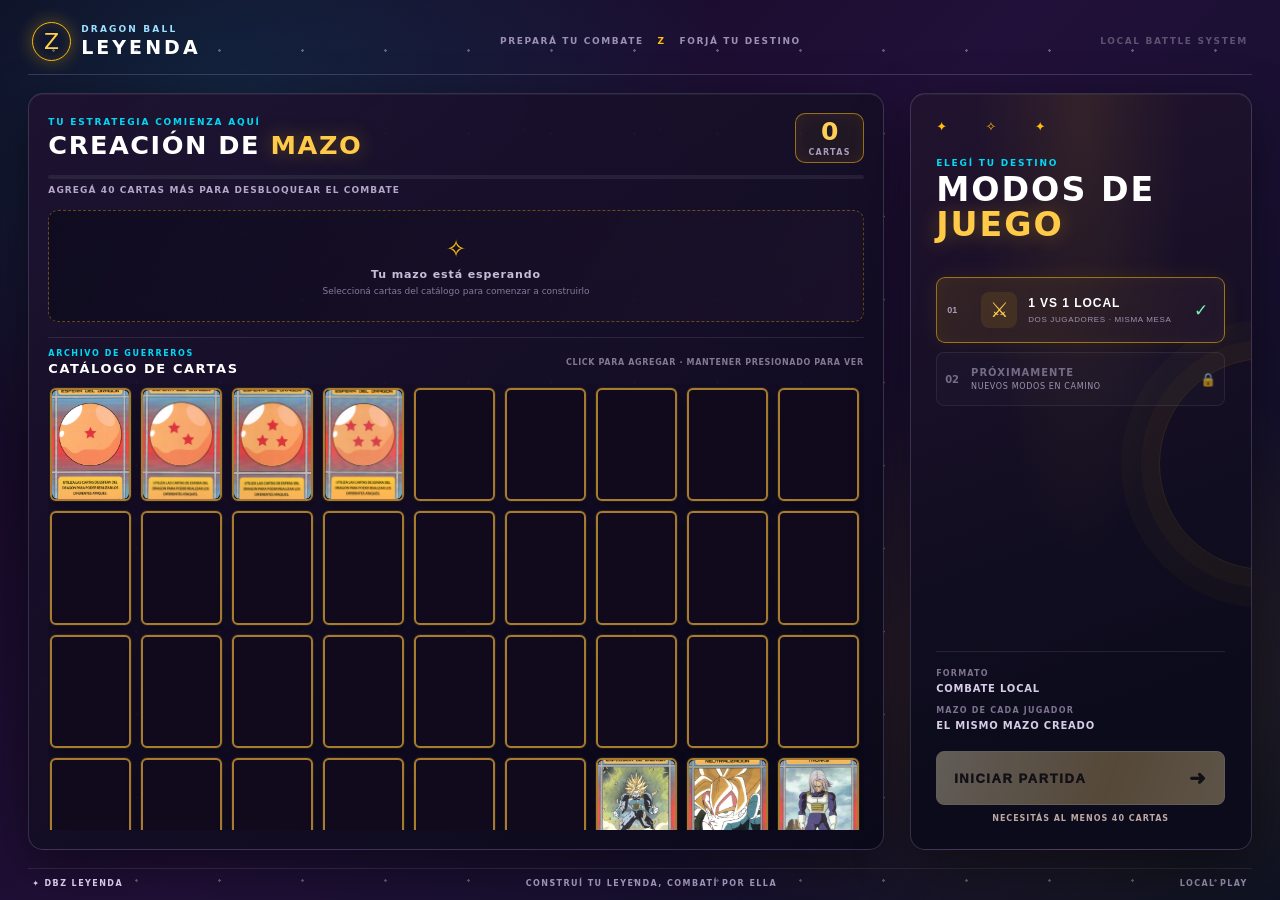
==== commit a868e692: "Add files via upload" ====
--- a/dbz_leyenda_sim/index.html
+++ b/dbz_leyenda_sim/index.html
@@ -3,7 +3,7 @@
 <html lang="es">
 <head>
   <meta charset="UTF-8" />
-  <meta name="viewport" content="width=device-width, initial-scale=1.0" />
+  <meta name="viewport" content="width=device-width, initial-scale=1.0, viewport-fit=cover" />
   <title>DBZ Leyenda - Simulador</title>
   <link rel="stylesheet" href="./styles.css" />
 </head>
--- a/dbz_leyenda_sim/styles.css
+++ b/dbz_leyenda_sim/styles.css
@@ -1848,3 +1848,514 @@
   .btn-configuracion, .btn-configuracion span, .configuracion-toggle,
   .configuracion-toggle-indicador, .configuracion-volver { transition: none; }
 }
+
+
+
+/* ============================================================
+   DBZ LEYENDA · ADAPTACIÓN MÓVIL VERTICAL
+   La interfaz móvil reorganiza los mismos nodos del juego:
+   no duplica estados ni modifica las reglas de combate.
+   ============================================================ */
+@media screen and (max-width: 760px) and (orientation: portrait) {
+  :root {
+    --mobile-gold: #e9bd63;
+    --mobile-gold-bright: #ffe6a0;
+    --mobile-cyan: #19dfff;
+    --mobile-purple: #bd75ff;
+    --mobile-gap: 3px;
+  }
+
+  html, body {
+    width: 100%;
+    height: 100%;
+    min-height: 100%;
+    overflow: hidden;
+    overscroll-behavior: none;
+  }
+
+  body {
+    touch-action: pan-y;
+    background:
+      radial-gradient(ellipse at 50% 48%, rgba(92, 38, 132, .35), transparent 60%),
+      radial-gradient(ellipse at 50% 100%, rgba(31, 90, 153, .18), transparent 55%),
+      #080611;
+  }
+
+  .pantalla-juego:not(.oculto) {
+    position: fixed;
+    inset: 0;
+    width: 100%;
+    height: 100vh;
+    height: 100dvh;
+    min-height: 0;
+    padding:
+      max(env(safe-area-inset-top), 3px)
+      max(env(safe-area-inset-right), 4px)
+      max(env(safe-area-inset-bottom), 3px)
+      max(env(safe-area-inset-left), 4px);
+    box-sizing: border-box;
+    display: grid;
+    grid-template-columns: minmax(0, 1fr) minmax(0, 1fr) minmax(0, 1fr);
+    grid-template-rows:
+      .48fr 1.18fr .92fr .48fr
+      1.62fr 1.62fr .48fr .42fr .52fr .86fr 1.12fr;
+    grid-template-areas:
+      "round . settings"
+      "opponent-hand opponent-hand opponent-hand"
+      "rival-discard rival-energy rival-deck"
+      "rival-status rival-status rival-status"
+      "rival-field rival-field rival-field"
+      "player-field player-field player-field"
+      "player-energy player-energy player-energy"
+      "player-status player-status player-status"
+      "player-action player-action player-action"
+      "player-deck . player-discard"
+      "player-hand player-hand player-hand";
+    gap: 0;
+    align-items: stretch;
+    justify-items: stretch;
+    overflow: hidden;
+    isolation: isolate;
+    background:
+      radial-gradient(ellipse at 50% 50%, rgba(109, 62, 159, .20), transparent 68%),
+      linear-gradient(180deg, rgba(7, 5, 14, .96), rgba(17, 9, 28, .96) 48%, rgba(7, 5, 14, .98));
+  }
+
+  /* La estructura de escritorio deja de crear columnas laterales.
+     Sus elementos se convierten en ítems del tablero móvil. */
+  .pantalla-juego > .lateral,
+  .pantalla-juego .mesa,
+  .pantalla-juego .mitad,
+  .pantalla-juego .bloque-rival,
+  .pantalla-juego .bloque-jugador,
+  .pantalla-juego .controles-turno,
+  .pantalla-juego .pilas-descarte {
+    display: contents;
+  }
+
+  #indicador-ronda {
+    grid-area: round;
+    position: relative;
+    inset: auto;
+    align-self: center;
+    justify-self: start;
+    transform: skewX(-10deg);
+    width: auto;
+    min-width: 0;
+    min-height: 29px;
+    gap: 5px;
+    padding: 5px 9px;
+    border: 1.5px solid var(--mobile-gold);
+    border-radius: 7px;
+    background: linear-gradient(145deg, #8e151d, #35070d 78%);
+    box-shadow: 0 0 12px #ef333344, inset 0 0 8px #ffcf6a22;
+  }
+  #indicador-ronda .ronda-etiqueta,
+  #indicador-ronda .ronda-numero { transform: skewX(10deg); }
+  #indicador-ronda .ronda-etiqueta { font-size: 9px; color: #fff; }
+  #indicador-ronda .ronda-numero { font-size: 17px; color: #fff; }
+
+  #btn-configuracion {
+    grid-area: settings;
+    position: relative;
+    inset: auto;
+    align-self: center;
+    justify-self: end;
+    transform: none;
+    width: 35px;
+    height: 35px;
+    gap: 4px;
+    border-radius: 9px;
+    border-color: var(--mobile-gold);
+    background: linear-gradient(145deg, #30203f, #090710);
+    box-shadow: 0 0 12px #e9bd6330, inset 0 0 8px #e9bd6320;
+  }
+  #btn-configuracion:hover,
+  #btn-configuracion:active { transform: scale(.97); }
+  #btn-configuracion span { width: 16px; height: 2px; }
+
+  #mano-rival,
+  #mano-jugador {
+    position: relative;
+    grid-area: opponent-hand;
+    width: 100%;
+    height: 100%;
+    min-height: 0;
+    padding: 3px 7px 5px;
+    display: flex;
+    justify-content: center;
+    align-items: center;
+    gap: 0;
+    overflow-x: auto;
+    overflow-y: hidden;
+    scrollbar-width: none;
+    border: 0;
+    border-bottom: 1px solid rgba(233, 189, 99, .35);
+    background:
+      linear-gradient(180deg, rgba(18, 12, 31, .78), rgba(31, 16, 46, .32)),
+      radial-gradient(ellipse at 50% 100%, rgba(98, 53, 147, .24), transparent 75%);
+    touch-action: pan-x;
+    -webkit-overflow-scrolling: touch;
+  }
+  #mano-rival::-webkit-scrollbar,
+  #mano-jugador::-webkit-scrollbar { display: none; }
+  #mano-jugador {
+    grid-area: player-hand;
+    border-top: 1px solid rgba(233, 189, 99, .42);
+    border-bottom: 0;
+    background: linear-gradient(0deg, rgba(18, 12, 31, .94), rgba(31, 16, 46, .28));
+  }
+
+  #mano-rival .carta-mano,
+  #mano-jugador .carta-mano {
+    width: clamp(43px, 14.2vw, 61px);
+    height: auto;
+    max-height: 94%;
+    aspect-ratio: 2.5 / 3.5;
+    flex: 0 0 auto;
+    margin-left: -9px;
+    border: 1.5px solid rgba(236, 190, 92, .88);
+    border-radius: 5px;
+    box-shadow: 0 3px 8px #000b, 0 0 5px #e9bd6330;
+    touch-action: none;
+  }
+  #mano-rival .carta-mano:first-child,
+  #mano-jugador .carta-mano:first-child { margin-left: 0; }
+
+  /* Recursos rivales: descarte violeta, energía integrada, mazo magenta. */
+  #descarte-rival {
+    grid-area: rival-discard;
+    justify-self: center;
+    align-self: center;
+  }
+  #mazo-rival {
+    grid-area: rival-deck;
+    justify-self: center;
+    align-self: center;
+  }
+  #energia-rival {
+    grid-area: rival-energy;
+    justify-self: stretch;
+    align-self: stretch;
+    width: 100%;
+    height: 100%;
+    min-height: 0;
+    margin: 0;
+    padding: 3px 2px 0;
+    display: flex;
+    justify-content: center;
+    align-items: center;
+    transform: none;
+    clip-path: polygon(10% 0, 90% 0, 100% 100%, 0 100%);
+    border: 0;
+    border-top: 2px solid #35eaff;
+    border-bottom: 2px solid #e9bd63;
+    border-radius: 0;
+    background:
+      linear-gradient(180deg, rgba(0, 160, 218, .35), rgba(3, 24, 55, .96)),
+      #06162c;
+    box-shadow: inset 0 0 15px #00dfff55, 0 0 11px #00dfff30;
+    position: relative;
+    z-index: 3;
+  }
+  #energia-rival::after {
+    content: "ENERGÍA RIVAL";
+    position: absolute;
+    top: 2px;
+    left: 0;
+    right: 0;
+    color: #fff;
+    font-size: clamp(7px, 2vw, 9px);
+    font-weight: 900;
+    letter-spacing: .12em;
+    text-align: center;
+    text-shadow: 0 0 7px #00dfff;
+  }
+  #energia-rival .badge-energia-contenido {
+    transform: none;
+    gap: 5px;
+    margin-top: 8px;
+  }
+  #energia-rival .esfera-energia { width: 11px; height: 11px; }
+  #energia-rival .valor-energia { font-size: clamp(13px, 4vw, 18px); color: #fff; }
+
+  /* Mensaje del rival: se coloca en el hueco inmediatamente anterior al campo. */
+  .indicador-turno {
+    grid-area: rival-status;
+    align-self: center;
+    justify-self: stretch;
+    width: 100%;
+    min-height: 0;
+    padding: 2px 0;
+    gap: 0;
+    text-align: center;
+    border-top: 1px solid rgba(233, 189, 99, .25);
+    border-bottom: 1px solid rgba(233, 189, 99, .25);
+    background: linear-gradient(90deg, transparent, rgba(16, 11, 26, .92) 18%, rgba(16, 11, 26, .92) 82%, transparent);
+    z-index: 5;
+  }
+  .texto-turno {
+    color: #fff !important;
+    font-size: clamp(9px, 2.6vw, 12px);
+    letter-spacing: .12em;
+    text-shadow: 0 0 9px #fff4 !important;
+  }
+  .texto-accion {
+    color: #fff;
+    font-size: clamp(12px, 3.6vw, 17px);
+    letter-spacing: .13em;
+    line-height: 1;
+    text-shadow: 0 0 10px #e9bd6388;
+  }
+
+  /* Tablero central: dos filas completas de siete espacios. */
+  #campo-rival,
+  #campo-jugador {
+    width: 100%;
+    height: 100%;
+    min-height: 0;
+    display: grid;
+    grid-template-columns: repeat(7, minmax(0, 1fr));
+    grid-template-rows: minmax(0, 1fr);
+    justify-content: stretch;
+    align-content: stretch;
+    justify-items: center;
+    align-items: center;
+    gap: clamp(1px, .65vw, 4px);
+    padding: 4px 5px;
+    overflow: hidden;
+    background:
+      radial-gradient(ellipse at 50% 50%, rgba(116, 75, 165, .22), transparent 68%),
+      linear-gradient(180deg, rgba(13, 10, 23, .92), rgba(24, 14, 38, .92));
+    position: relative;
+  }
+  #campo-rival {
+    grid-area: rival-field;
+    border-top: 2px solid rgba(233, 189, 99, .95);
+    border-left: 2px solid rgba(233, 189, 99, .65);
+    border-right: 2px solid rgba(233, 189, 99, .65);
+    border-bottom: 1px solid rgba(233, 189, 99, .48);
+    box-shadow: inset 0 0 18px rgba(100, 48, 148, .23);
+  }
+  #campo-jugador {
+    grid-area: player-field;
+    border-bottom: 2px solid rgba(233, 189, 99, .95);
+    border-left: 2px solid rgba(233, 189, 99, .65);
+    border-right: 2px solid rgba(233, 189, 99, .65);
+    border-top: 1px solid rgba(233, 189, 99, .48);
+    box-shadow: inset 0 0 18px rgba(100, 48, 148, .23);
+  }
+  .slot-carta {
+    width: min(12.4vw, 7.5vh);
+    height: auto;
+    max-height: 96%;
+    aspect-ratio: 2.5 / 3.5;
+    min-width: 0;
+    border: 1.5px solid rgba(90, 165, 255, .9);
+    border-radius: 6px;
+    background:
+      linear-gradient(145deg, rgba(16, 68, 144, .32), rgba(7, 17, 42, .68)),
+      rgba(10, 28, 66, .45);
+    box-shadow: inset 0 0 9px #278cff25, 0 2px 6px #0009;
+    overflow: hidden;
+    touch-action: manipulation;
+  }
+  .slot-carta:empty::after {
+    content: "";
+    width: 48%;
+    height: 48%;
+    border: 1px solid rgba(69, 151, 255, .2);
+    border-radius: 50%;
+    background: radial-gradient(circle, rgba(35, 112, 255, .12), transparent 68%);
+    pointer-events: none;
+  }
+  .slot-carta .carta-ficha { border-radius: 4px; }
+  .slot-carta .carta-ficha img { object-fit: fill; }
+
+  /* Energía del jugador: trapecio que nace del borde inferior del tablero. */
+  #energia-jugador {
+    grid-area: player-energy;
+    justify-self: stretch;
+    align-self: stretch;
+    width: 100%;
+    height: 100%;
+    min-height: 0;
+    margin: 0;
+    padding: 0 2px 3px;
+    display: flex;
+    justify-content: center;
+    align-items: center;
+    transform: none;
+    clip-path: polygon(0 0, 100% 0, 90% 100%, 10% 100%);
+    border: 0;
+    border-top: 2px solid #e9bd63;
+    border-bottom: 2px solid #35eaff;
+    border-radius: 0;
+    background:
+      linear-gradient(0deg, rgba(0, 160, 218, .35), rgba(3, 24, 55, .96)),
+      #06162c;
+    box-shadow: inset 0 0 15px #00dfff55, 0 0 11px #00dfff30;
+    position: relative;
+    z-index: 3;
+  }
+  #energia-jugador::after {
+    content: "TU ENERGÍA";
+    position: absolute;
+    top: 2px;
+    left: 0;
+    right: 0;
+    color: #fff;
+    font-size: clamp(7px, 2vw, 9px);
+    font-weight: 900;
+    letter-spacing: .12em;
+    text-align: center;
+    text-shadow: 0 0 7px #00dfff;
+  }
+  #energia-jugador .badge-energia-contenido {
+    transform: none;
+    gap: 5px;
+    margin-top: 8px;
+  }
+  #energia-jugador .esfera-energia { width: 11px; height: 11px; }
+  #energia-jugador .valor-energia { font-size: clamp(13px, 4vw, 18px); color: #fff; }
+
+  /* Estado del turno del jugador y acción PASAR, debajo de su energía. */
+  .pantalla-juego:has(.texto-turno.turno-jugador) .indicador-turno {
+    grid-area: player-status;
+    border-top-color: rgba(65, 190, 255, .35);
+    border-bottom-color: rgba(65, 190, 255, .35);
+  }
+  #btn-pasar {
+    grid-area: player-action;
+    align-self: center;
+    justify-self: center;
+    width: min(48%, 190px);
+    min-width: 125px;
+    min-height: 31px;
+    padding: 5px 15px;
+    border: 1.5px solid #a7ff83;
+    border-radius: 7px;
+    background: linear-gradient(180deg, #21a93c, #07591c);
+    color: #fff;
+    font-size: clamp(11px, 3vw, 14px);
+    letter-spacing: .15em;
+    clip-path: polygon(7% 0, 93% 0, 100% 50%, 93% 100%, 7% 100%, 0 50%);
+    filter: drop-shadow(0 0 7px rgba(54, 255, 94, .42));
+    box-shadow: inset 0 0 12px #a4ff7b44;
+    z-index: 5;
+    touch-action: manipulation;
+  }
+  #btn-pasar:disabled { opacity: .42; filter: grayscale(.8); }
+
+  /* Recursos del jugador, en los dos extremos bajo el botón. */
+  #mazo-jugador {
+    grid-area: player-deck;
+    justify-self: center;
+    align-self: center;
+  }
+  #descarte-jugador {
+    grid-area: player-discard;
+    justify-self: center;
+    align-self: center;
+  }
+
+  .mazo-slot,
+  .pila-descarte {
+    position: relative;
+    width: clamp(47px, 15vw, 66px);
+    min-width: 0;
+    max-height: 92%;
+    aspect-ratio: 2.5 / 3.5;
+    padding: 3px;
+    border-width: 1.5px;
+    border-radius: 6px;
+    gap: 2px;
+    box-shadow: 0 3px 9px #000a, inset 0 0 10px #ffffff0c;
+  }
+  .mazo-slot .mazo-etiqueta { font-size: 8px; letter-spacing: .08em; }
+  .mazo-slot small { font-size: 7px; }
+  .pila-descarte,
+  .pila-descarte-rival {
+    border-color: #c77bff !important;
+    background: linear-gradient(145deg, #35194e, #130d22 72%) !important;
+    box-shadow: 0 3px 9px #000a, inset 0 0 12px #b45cff28 !important;
+  }
+  .pila-descarte .mazo-etiqueta { font-size: 7px; }
+  .pila-descarte small { font-size: 6px; }
+  .mazo-rival,
+  #mazo-jugador {
+    border-color: #ff55b7;
+    background: linear-gradient(145deg, #8d155f, #3b0b3b 75%);
+    box-shadow: 0 3px 10px #000a, inset 0 0 13px #ff48bb30;
+  }
+
+  #btn-descartar {
+    position: fixed;
+    z-index: 80;
+    right: max(10px, env(safe-area-inset-right));
+    bottom: calc(19dvh + env(safe-area-inset-bottom));
+    width: 42px;
+    height: 42px;
+  }
+
+  /* Overlays siempre por encima de la nueva cuadrícula. */
+  .configuracion-overlay,
+  .panel-zona-overlay,
+  .visor-carta-overlay,
+  .fase-descarte-overlay,
+  .pantalla-resultado {
+    position: fixed;
+    z-index: 10000;
+  }
+  .visor-carta-overlay { padding: 1rem; }
+  .visor-carta-marco {
+    height: min(78dvh, 620px);
+    max-width: 88vw;
+  }
+  .panel-zona-ventana {
+    width: min(94vw, 620px);
+    max-height: 88dvh;
+  }
+  .panel-zona-grid {
+    grid-template-columns: repeat(auto-fill, minmax(76px, 1fr));
+    gap: 9px;
+  }
+
+  /* Los controles quedan preparados para dedos, sin hover dependiente del mouse. */
+  button, .slot-carta, .carta-mano {
+    -webkit-tap-highlight-color: transparent;
+  }
+  button { touch-action: manipulation; }
+  .btn-configuracion:focus-visible,
+  #btn-pasar:focus-visible,
+  .mazo-slot:focus-visible {
+    outline: 2px solid var(--mobile-gold-bright);
+    outline-offset: 2px;
+  }
+}
+
+/* Teléfonos muy estrechos: priorizar el ancho útil de las siete posiciones. */
+@media screen and (max-width: 380px) and (orientation: portrait) {
+  #campo-rival, #campo-jugador { gap: 1px; padding-left: 3px; padding-right: 3px; }
+  .slot-carta { width: min(12.2vw, 7.2vh); border-width: 1px; }
+  .mazo-slot, .pila-descarte { width: 46px; }
+  #mano-rival .carta-mano, #mano-jugador .carta-mano { width: 13.8vw; margin-left: -11px; }
+}
+
+/* En móviles apaisados, el diseño de escritorio se reduce sin forzar scroll. */
+@media screen and (max-width: 900px) and (orientation: landscape) {
+  .pantalla-juego:not(.oculto) { height: 100vh; height: 100dvh; }
+  .lateral { width: 13vw; }
+  .mesa { width: 74vw; min-width: 0; }
+  .mazo-slot { width: min(9vw, 19vh); }
+  .pila-descarte { width: min(8vw, 17vh); min-width: 0; }
+  .slot-carta { width: min(8.6vw, 17vh); }
+  .carta-mano { width: min(7.5vw, 14vh); }
+  .btn-pasar { width: min(15vw, 150px); min-width: 90px; }
+}
+
+@media (prefers-reduced-motion: reduce) {
+  @media screen and (max-width: 760px) {
+    .slot-carta, .carta-mano, .mazo-slot, #btn-pasar { transition: none !important; }
+  }
+}
